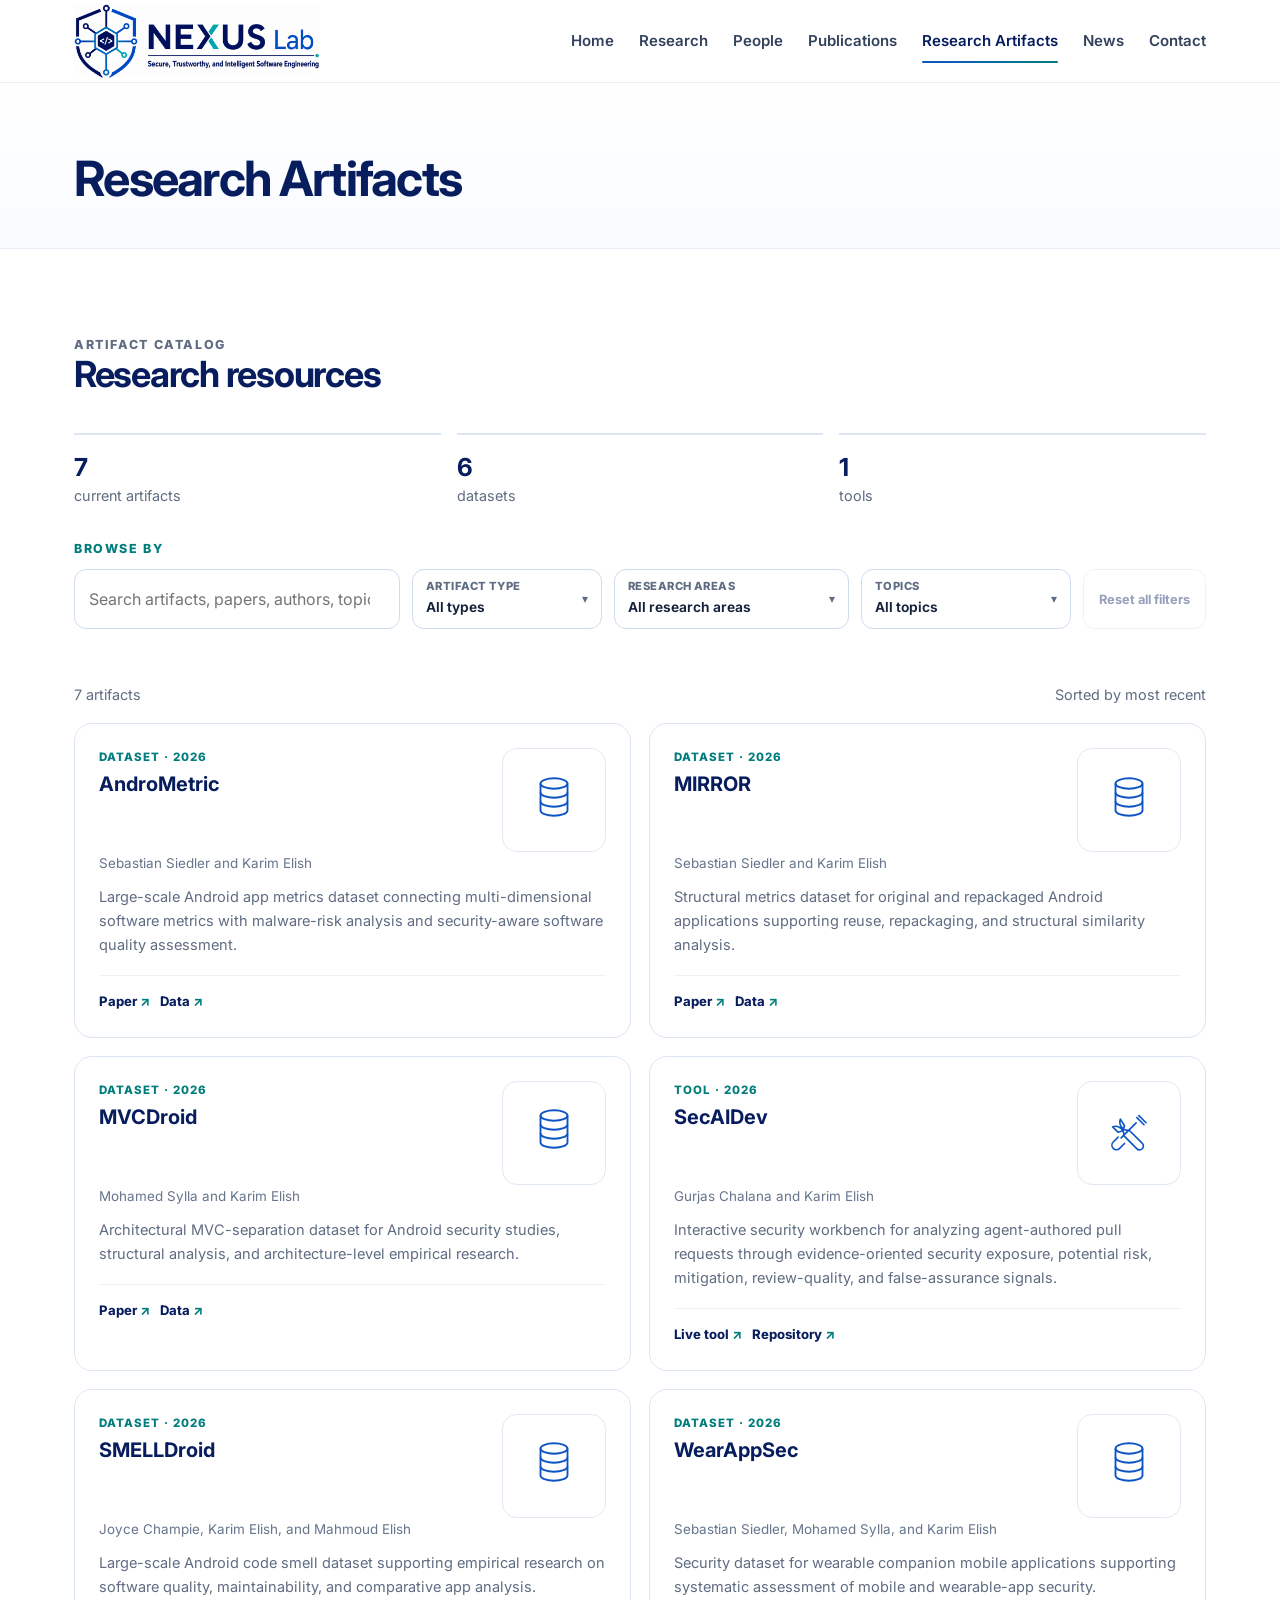
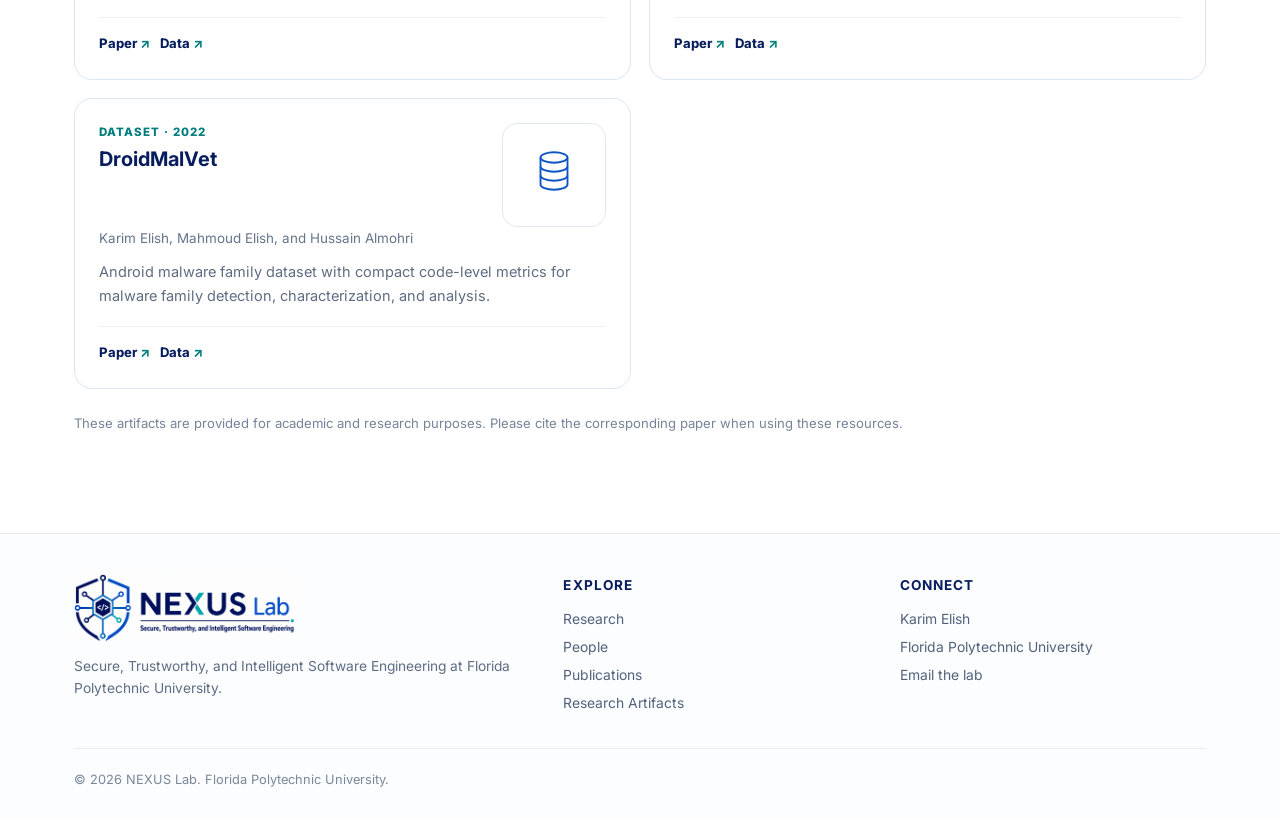
==== artifacts/index.html @ 47c3198d "Update index.html" ====
<!doctype html><html lang="en"><head><meta charset="utf-8"><meta name="viewport" content="width=device-width,initial-scale=1"><title>Research Artifacts | NEXUS Lab</title><meta name="description" content="Research artifacts from NEXUS Lab: datasets and reusable resources for software security, Android security, software analytics, and software engineering research."><meta name="theme-color" content="#071d5e"><link rel="preconnect" href="https://fonts.googleapis.com"><link rel="preconnect" href="https://fonts.gstatic.com" crossorigin><link href="https://fonts.googleapis.com/css2?family=Inter:wght@400;500;600;700;800&display=swap" rel="stylesheet"><link rel="stylesheet" href="/assets/css/style.css"><link rel="icon" type="image/png" sizes="32x32" href="/assets/img/favicon.png"><link rel="apple-touch-icon" href="/assets/img/favicon.png">
<style>
  .artifact-tools {
    margin-top: 30px;
  }

  .artifact-browse-label {
    margin: 0 0 10px;
  }

  .artifact-filter-row {
    display: grid;
    grid-template-columns: minmax(280px, 1fr) 190px 235px 210px auto;
    gap: 12px;
    align-items: stretch;
    margin-bottom: 10px;
  }

  .artifact-filter-row .search-input {
    min-height: 48px;
  }

  .artifact-filter-dropdown {
    position: relative;
  }

  .artifact-filter-trigger {
    width: 100%;
    min-height: 48px;
    padding: 10px 13px;
    border: 1px solid #cfdceb;
    border-radius: 12px;
    background: #fff;
    color: var(--ink);
    cursor: pointer;
    display: flex;
    align-items: center;
    justify-content: space-between;
    gap: 10px;
    text-align: left;
  }

  .artifact-filter-trigger:hover,
  .artifact-filter-trigger[aria-expanded="true"] {
    border-color: var(--blue);
  }

  .artifact-filter-trigger-main {
    min-width: 0;
  }

  .artifact-filter-trigger-label {
    display: block;
    color: var(--muted);
    font-size: .7rem;
    font-weight: 800;
    letter-spacing: .04em;
    line-height: 1.1;
    text-transform: uppercase;
    margin-bottom: 3px;
  }

  .artifact-filter-trigger-value {
    display: block;
    color: var(--ink);
    font-size: .86rem;
    font-weight: 650;
    white-space: nowrap;
    overflow: hidden;
    text-overflow: ellipsis;
  }

  .artifact-filter-chevron {
    color: var(--muted);
    font-size: .78rem;
    flex: 0 0 auto;
  }

  .artifact-filter-panel {
    position: absolute;
    z-index: 40;
    top: calc(100% + 8px);
    right: 0;
    width: min(440px, 92vw);
    padding: 16px;
    background: #fff;
    border: 1px solid var(--line);
    border-radius: 16px;
    box-shadow: 0 18px 48px rgba(15, 35, 60, .16);
  }

  .artifact-filter-panel[hidden] {
    display: none;
  }

  .artifact-filter-panel-head {
    display: flex;
    justify-content: space-between;
    align-items: flex-start;
    gap: 14px;
    margin-bottom: 12px;
  }

  .artifact-filter-panel-head strong {
    display: block;
    color: var(--navy);
    margin-bottom: 2px;
  }

  .artifact-filter-panel-head span {
    color: var(--muted);
    font-size: .78rem;
  }

  .artifact-filter-close {
    border: 0;
    background: transparent;
    color: var(--muted);
    font-size: 1.25rem;
    line-height: 1;
    cursor: pointer;
  }

  .artifact-filter-find {
    width: 100%;
    padding: 10px 12px;
    border: 1px solid #cfdceb;
    border-radius: 10px;
    background: #fff;
    color: var(--ink);
    outline: none;
    margin-bottom: 10px;
  }

  .artifact-filter-find:focus {
    border-color: var(--blue);
    box-shadow: 0 0 0 3px rgba(13, 85, 196, .08);
  }

  .artifact-filter-list {
    max-height: 290px;
    overflow-y: auto;
    border-top: 1px solid #edf2f7;
    border-bottom: 1px solid #edf2f7;
  }

  .artifact-filter-option {
    display: grid;
    grid-template-columns: 22px minmax(0, 1fr) auto;
    gap: 8px;
    align-items: center;
    width: 100%;
    padding: 9px 4px;
    border: 0;
    border-bottom: 1px solid #f0f4f8;
    background: transparent;
    color: var(--ink);
    text-align: left;
    cursor: pointer;
  }

  .artifact-filter-option:last-child {
    border-bottom: 0;
  }

  .artifact-filter-option:hover {
    background: #f7fbff;
  }

  .artifact-filter-check {
    width: 17px;
    height: 17px;
    border: 1.5px solid #b8c8d8;
    border-radius: 4px;
    display: grid;
    place-items: center;
    color: #fff;
    font-size: .68rem;
    font-weight: 800;
  }

  .artifact-filter-option.active .artifact-filter-check {
    background: var(--navy);
    border-color: var(--navy);
  }

  .artifact-filter-option-name {
    font-size: .84rem;
    font-weight: 600;
  }

  .artifact-filter-option-count {
    color: var(--muted);
    font-size: .77rem;
  }

  .artifact-filter-empty {
    padding: 16px 4px;
    color: var(--muted);
    font-size: .82rem;
  }

  .artifact-filter-panel-actions {
    display: flex;
    justify-content: space-between;
    align-items: center;
    gap: 12px;
    padding-top: 12px;
  }

  .artifact-filter-clear {
    border: 0;
    background: transparent;
    color: var(--blue);
    font: inherit;
    font-size: .8rem;
    font-weight: 700;
    cursor: pointer;
    padding: 5px 0;
  }

  .artifact-filter-done {
    border: 0;
    border-radius: 999px;
    background: var(--navy);
    color: #fff;
    font: inherit;
    font-size: .8rem;
    font-weight: 700;
    cursor: pointer;
    padding: 8px 14px;
  }

  .artifact-reset-filters {
    min-height: 48px;
    padding: 0 15px;
    border: 1px solid #d7e2ed;
    border-radius: 12px;
    background: #fff;
    color: var(--navy);
    font: inherit;
    font-size: .8rem;
    font-weight: 700;
    cursor: pointer;
    white-space: nowrap;
  }

  .artifact-reset-filters:hover:not(:disabled) {
    border-color: var(--blue);
  }

  .artifact-reset-filters:disabled {
    opacity: .42;
    cursor: default;
  }

  .artifact-active-filter {
    min-height: 24px;
    margin-bottom: 20px;
    color: var(--muted);
    font-size: .8rem;
  }

  .artifact-active-filter strong {
    color: var(--ink);
  }

  .artifact-top {
    align-items: flex-start;
  }

.artifact-visual {
  width: 104px;
  height: 104px;
  flex: 0 0 104px;
  border: 1px solid #e0e9f2;
  border-radius: 15px;
  background: #ffffff;
  display: grid;
  place-items: center;
  overflow: hidden;
}

.artifact-visual img {
  width: 100%;
  height: 100%;
  object-fit: contain;
  padding: 10px;
}


  .artifact-tool-symbol {
    fill: none;
    stroke: currentColor;
    stroke-width: 2.2;
    stroke-linecap: round;
    stroke-linejoin: round;
  }

  .artifact-fallback-icon {
    width: 48px;
    height: 48px;
    color: var(--blue);
  }

  .artifact .card-actions {
    margin-top: 18px;
  }

  .artifact-note {
    margin-top: 24px;
  }

  @media (max-width: 1180px) {
    .artifact-filter-row {
      grid-template-columns: repeat(3, minmax(0, 1fr));
    }

    .artifact-filter-row .search-input {
      grid-column: 1 / -1;
    }

    .artifact-reset-filters {
      grid-column: 1 / -1;
      justify-self: start;
      width: auto;
    }
  }

  @media (max-width: 760px) {
    .artifact-filter-row {
      grid-template-columns: 1fr;
      gap: 10px;
    }

    .artifact-filter-row .search-input,
    .artifact-filter-dropdown,
    .artifact-reset-filters {
      grid-column: auto;
      width: 100%;
      min-width: 0;
    }

    .artifact-filter-trigger {
      min-height: 46px;
    }

    .artifact-filter-panel {
      left: 0;
      right: auto;
      width: 100%;
      max-width: none;
      max-height: 72vh;
      overflow-y: auto;
    }

    .artifact-filter-list {
      max-height: 38vh;
    }

    .artifact-reset-filters:disabled {
      display: none;
    }

    .artifact-active-filter:empty {
      display: none;
    }

    .artifact-active-filter {
      margin-bottom: 14px;
    }

    .artifact-visual {
      width: 70px;
      height: 70px;
      flex-basis: 70px;
    }
  }
</style>
</head><body><a class="skip-link" href="#main">Skip to content</a><header class="site-header"><div class="container nav-wrap"><a class="brand" href="/" aria-label="NEXUS Lab home"><img src="/assets/img/nexus-logo.png" alt="NEXUS Lab — Secure, Trustworthy, and Intelligent Software Engineering"></a><button class="menu-toggle" aria-label="Toggle navigation" aria-expanded="false">☰</button><nav class="nav" aria-label="Primary navigation"><a class="" href="/">Home</a><a class="" href="/research/">Research</a><a class="" href="/people/">People</a><a class="" href="/publications/">Publications</a><a class="active" href="/artifacts/">Research Artifacts</a><a class="" href="/news/">News</a><a class="" href="/contact/">Contact</a></nav></div></header><main id="main"><section class="page-hero"><div class="container"><h1>Research Artifacts</h1>
  <!-- <p>Open and reusable datasets and tools from NEXUS Lab for the research community.</p> -->
</div></section>
<section class="section">
  <div class="container">
    <div class="section-head">
      <div>
        <p class="eyebrow">Artifact catalog</p>
        <h2>Research resources</h2>
      </div>
    </div>

    <div class="stats">
      <div class="stat">
        <strong id="artifact-total">0</strong>
        <span>current artifacts</span>
      </div>
      <div class="stat">
        <strong id="artifact-datasets">0</strong>
        <span>datasets</span>
      </div>
      <div class="stat">
        <strong id="artifact-tools">0</strong>
        <span>tools</span>
      </div>
    </div>

    <div class="artifact-tools">
      <p class="eyebrow artifact-browse-label">Browse by</p>

      <div class="artifact-filter-row">
        <input
          id="artifact-search"
          class="search-input"
          type="search"
          placeholder="Search artifacts, papers, authors, topics, or keywords…"
          aria-label="Search artifacts"
        >

        <div class="artifact-filter-dropdown">
          <button
            id="type-trigger"
            class="artifact-filter-trigger"
            type="button"
            aria-expanded="false"
            aria-controls="type-panel"
          >
            <span class="artifact-filter-trigger-main">
              <span class="artifact-filter-trigger-label">Artifact type</span>
              <span id="type-trigger-value" class="artifact-filter-trigger-value">All types</span>
            </span>
            <span class="artifact-filter-chevron">▾</span>
          </button>

          <div id="type-panel" class="artifact-filter-panel" hidden>
            <div class="artifact-filter-panel-head">
              <div>
                <strong>Filter by artifact type</strong>
                <span id="type-meta"></span>
              </div>
              <button id="type-close" class="artifact-filter-close" type="button" aria-label="Close artifact type filter">×</button>
            </div>

            <div id="type-list" class="artifact-filter-list"></div>

            <div class="artifact-filter-panel-actions">
              <button id="type-clear" class="artifact-filter-clear" type="button">Clear types</button>
              <button id="type-done" class="artifact-filter-done" type="button">Done</button>
            </div>
          </div>
        </div>

        <div class="artifact-filter-dropdown">
          <button
            id="area-trigger"
            class="artifact-filter-trigger"
            type="button"
            aria-expanded="false"
            aria-controls="area-panel"
          >
            <span class="artifact-filter-trigger-main">
              <span class="artifact-filter-trigger-label">Research areas</span>
              <span id="area-trigger-value" class="artifact-filter-trigger-value">All research areas</span>
            </span>
            <span class="artifact-filter-chevron">▾</span>
          </button>

          <div id="area-panel" class="artifact-filter-panel" hidden>
            <div class="artifact-filter-panel-head">
              <div>
                <strong>Filter by research area</strong>
                <span id="area-meta"></span>
              </div>
              <button id="area-close" class="artifact-filter-close" type="button" aria-label="Close research area filter">×</button>
            </div>

            <input
              id="area-find"
              class="artifact-filter-find"
              type="search"
              placeholder="Find a research area…"
              aria-label="Find a research area"
            >

            <div id="area-list" class="artifact-filter-list"></div>

            <div class="artifact-filter-panel-actions">
              <button id="area-clear" class="artifact-filter-clear" type="button">Clear areas</button>
              <button id="area-done" class="artifact-filter-done" type="button">Done</button>
            </div>
          </div>
        </div>

        <div class="artifact-filter-dropdown">
          <button
            id="topic-trigger"
            class="artifact-filter-trigger"
            type="button"
            aria-expanded="false"
            aria-controls="topic-panel"
          >
            <span class="artifact-filter-trigger-main">
              <span class="artifact-filter-trigger-label">Topics</span>
              <span id="topic-trigger-value" class="artifact-filter-trigger-value">All topics</span>
            </span>
            <span class="artifact-filter-chevron">▾</span>
          </button>

          <div id="topic-panel" class="artifact-filter-panel" hidden>
            <div class="artifact-filter-panel-head">
              <div>
                <strong>Filter by topic</strong>
                <span id="topic-meta"></span>
              </div>
              <button id="topic-close" class="artifact-filter-close" type="button" aria-label="Close topic filter">×</button>
            </div>

            <input
              id="topic-find"
              class="artifact-filter-find"
              type="search"
              placeholder="Find a topic…"
              aria-label="Find a topic"
            >

            <div id="topic-list" class="artifact-filter-list"></div>

            <div class="artifact-filter-panel-actions">
              <button id="topic-clear" class="artifact-filter-clear" type="button">Clear topics</button>
              <button id="topic-done" class="artifact-filter-done" type="button">Done</button>
            </div>
          </div>
        </div>

        <button id="artifact-reset-filters" class="artifact-reset-filters" type="button" disabled>
          Reset all filters
        </button>
      </div>

      <div id="artifact-active-filter" class="artifact-active-filter"></div>
    </div>

    <div class="catalog-meta">
      <span id="artifact-count"></span>
      <span>Sorted by most recent</span>
    </div>

    <div id="artifact-grid" class="artifact-grid"></div>

    <p class="note artifact-note">
These artifacts are provided for academic and research purposes. Please cite the corresponding paper when using these resources.</p>
  </div>
</section>
</main><footer class="site-footer"><div class="container"><div class="footer-grid"><div class="footer-brand"><img src="/assets/img/nexus-logo.png" alt="NEXUS Lab"><p>Secure, Trustworthy, and Intelligent Software Engineering at Florida Polytechnic University.</p></div><div class="footer-col"><h3>Explore</h3><a href="/research/">Research</a><a href="/people/">People</a><a href="/publications/">Publications</a><a href="/artifacts/">Research Artifacts</a></div><div class="footer-col"><h3>Connect</h3><a href="https://karim-elish.github.io/" target="_blank" rel="noopener">Karim Elish</a><a href="https://floridapoly.edu/" target="_blank" rel="noopener">Florida Polytechnic University</a><a href="mailto:kelish@floridapoly.edu">Email the lab</a></div></div><div class="footer-bottom"><span>© <span data-year></span> NEXUS Lab. Florida Polytechnic University.</span></div></div></footer><script src="/assets/js/site.js"></script><script src="/assets/js/data.js?v=20260824-2"></script><script src="/assets/js/artifacts.js?v=20260824-2"></script>
<script>
(function () {
  const toolIcon = `
    <svg class="artifact-fallback-icon artifact-tool-symbol"
         viewBox="0 0 64 64"
         aria-hidden="true">
      <!-- wrench -->
      <path d="M20.5 13.5a11 11 0 0 0 11.7 14.8l17.3 17.3a5.1 5.1 0 1 1-7.2 7.2L25 35.5a11 11 0 0 0-14.8-11.7l7.1 7.1 6.8-1.8 1.8-6.8-5.4-8.8Z"></path>

      <!-- screwdriver -->
      <path d="M42.5 11.5 52 21"></path>
      <path d="M45.2 8.8 54.7 18.3"></path>
      <path d="m41.5 18.5-20 20"></path>
      <path d="M17.5 37.5 11 44a6 6 0 0 0 8.5 8.5l6.5-6.5"></path>
    </svg>`;

  function applyToolIcons() {
    const cards = document.querySelectorAll("#artifact-grid .artifact, #artifact-grid article");

    cards.forEach((card) => {
      const kicker = card.querySelector(".card-kicker, .artifact-type, .artifact-kind");
      const explicitType = (card.dataset.type || "").trim().toLowerCase();
      const kickerText = (kicker?.textContent || "").trim().toLowerCase();

      const isTool =
        explicitType === "tool" ||
        /^tool(?:\s|·|$)/i.test(kickerText) ||
        /(?:^|\s|·)tool(?:\s|·|$)/i.test(kickerText);

      if (!isTool) return;

      const visual = card.querySelector(".artifact-visual");
      if (!visual || visual.dataset.toolIconApplied === "true") return;

      visual.innerHTML = toolIcon;
      visual.dataset.toolIconApplied = "true";
    });
  }

  document.addEventListener("DOMContentLoaded", applyToolIcons);

  const grid = document.getElementById("artifact-grid");
  if (grid) {
    const observer = new MutationObserver(applyToolIcons);
    observer.observe(grid, { childList: true, subtree: true });
    applyToolIcons();
  }
})();
</script>
</body></html>
---- assets/css/style.css ----
:root {
  --navy:#071d5e;
  --blue:#0d55c4;
  --teal:#007d7d;
  --teal-2:#0aa8a4;
  --ink:#15223b;
  --muted:#5f6c82;
  --line:#dce6f2;
  --soft:#f5f9fd;
  --white:#fff;
  --shadow:0 14px 40px rgba(7,29,94,.08);
  --radius:18px;
  --max:1180px;
}
* {
  box-sizing:border-box
}
html {
  scroll-behavior:smooth
}
body {
  margin:0;
  font-family:Inter,ui-sans-serif,-apple-system,BlinkMacSystemFont,"Segoe UI",sans-serif;
  color:var(--ink);
  background:#fff;
  line-height:1.65;
  -webkit-font-smoothing:antialiased
}
a {
  color:var(--blue);
  text-decoration:none
}
a:hover {
  text-decoration:none
}
img {
  max-width:100%;
  display:block
}
button,input,select {
  font:inherit
}

a:focus-visible,
button:focus-visible,
input:focus-visible,
select:focus-visible {
  outline: 3px solid rgba(13,85,196,.35);
  outline-offset: 3px;
}

.container {
  width: min(1180px, 100%);
  margin-inline: auto;
  padding-inline: 24px;
}

.skip-link {
  position:absolute;
  left:-9999px;
  top:0
}
.skip-link:focus {
  left:12px;
  top:12px;
  z-index:9999;
  background:#fff;
  padding:10px 14px;
  border-radius:8px;
  box-shadow:var(--shadow)
}
.site-header {
  position:sticky;
  top:0;
  z-index:1000;
  background:rgba(255,255,255,.94);
  backdrop-filter:blur(15px);
  border-bottom:1px solid rgba(7,29,94,.08)
}
.nav-wrap {
  height:82px;
  display:flex;
  align-items:center;
  gap:28px
}
.brand {
  display:flex;
  align-items:center;
  margin-right:auto;
  min-width:0
}
.brand img {
  width:245px;
  height:auto
}
.nav {
  display:flex;
  align-items:center;
  gap:25px
}
.nav a {
  font-size:.94rem;
  font-weight:600;
  color:#33425c;
  position:relative;
  padding:28px 0
}
.nav a:hover,.nav a.active {
  color:var(--navy)
}
.nav a.active:after {
  content:"";
  position:absolute;
  left:0;
  right:0;
  bottom:18px;
  height:2px;
  background:linear-gradient(90deg,var(--blue),var(--teal));
  border-radius:2px
}
.menu-toggle {
  display:none;
  border:0;
  background:transparent;
  color:var(--navy);
  font-size:1.8rem;
  padding:8px;
  cursor:pointer
}
.hero {
  position:relative;
  overflow:hidden;
  padding:92px 0 74px;
  background:linear-gradient(180deg,#fff 0%,#f8fbff 100%)
}
.hero:before,.hero:after {
  content:"";
  position:absolute;
  border-radius:50%;
  filter:blur(0);
  pointer-events:none
}
.hero:before {
  width:460px;
  height:460px;
  background:radial-gradient(circle,rgba(13,85,196,.08),transparent 68%);
  right:-120px;
  top:-180px
}
.hero:after {
  width:360px;
  height:360px;
  background:radial-gradient(circle,rgba(0,125,125,.07),transparent 68%);
  left:-120px;
  bottom:-220px
}
.hero-grid {
  position:relative;
  display:grid;
  grid-template-columns:1.12fr .88fr;
  gap:64px;
  align-items:center
}
.eyebrow {
  font-size:.78rem;
  letter-spacing:.13em;
  text-transform:uppercase;
  color:var(--teal);
  font-weight:800;
  margin:0 0 14px
}
.hero h1 {
  font-size: clamp(2.1rem, 3.6vw, 3.4rem);
  line-height:1.03;
  letter-spacing:-.045em;
  color:var(--navy);
  margin:0 0 22px;
  max-width:780px
}
.hero h1 span {
  color:var(--teal)
}
.lead {
  font-size:clamp(1.08rem,2vw,1.28rem);
  color:#485773;
  max-width:730px;
  margin:0 0 30px
}
.hero-actions {
  display:flex;
  gap:12px;
  flex-wrap:wrap
}

.hero-visual {
  position:relative;
  min-height:340px;
  display:flex;
  align-items:center;
  justify-content:center;
  isolation:isolate
}



.hero-emblem {
  width:min(100%,310px);
  display:flex;
  align-items:center;
  justify-content:center;
  position:relative;
  isolation:isolate
}

.hero-emblem-base {
  width:100%;
  height:auto;
  object-fit:contain;
  mix-blend-mode:multiply;
  display:block;
  position:relative;
  z-index:1
}

.hero-code-sequence {
  position:absolute;
  inset:0;
  z-index:2;
  pointer-events:none
}

.hero-code-sequence img {
  position:absolute;
  inset:0;
  width:100%;
  height:100%;
  object-fit:contain;
  display:block;
  pointer-events:none
}

.code-erase {
  opacity:1
}

.code-part {
  opacity:0;
  will-change:opacity,filter
}

.code-left  { animation:nexus-code-left 3s ease-in-out infinite }
.code-slash { animation:nexus-code-slash 3s ease-in-out infinite }
.code-right { animation:nexus-code-right 3s ease-in-out infinite }

/* blank -> < -> </ -> </> -> hold -> reset */
@keyframes nexus-code-left {
  0%,7% { opacity:0; filter:none }
  10% { opacity:1; filter:brightness(1.35) drop-shadow(0 0 5px rgba(255,255,255,.85)) }
  15%,74% { opacity:1; filter:none }
  85%,100% { opacity:0; filter:none }
}

@keyframes nexus-code-slash {
  0%,17% { opacity:0; filter:none }
  20% { opacity:1; filter:brightness(1.35) drop-shadow(0 0 5px rgba(255,255,255,.85)) }
  25%,74% { opacity:1; filter:none }
  85%,100% { opacity:0; filter:none }
}

@keyframes nexus-code-right {
  0%,27% { opacity:0; filter:none }
  30% { opacity:1; filter:brightness(1.35) drop-shadow(0 0 5px rgba(255,255,255,.85)) }
  35%,74% { opacity:1; filter:none }
  85%,100% { opacity:0; filter:none }
}

@media (prefers-reduced-motion: reduce) {
  .code-part {
    animation:none !important;
    opacity:1 !important;
    filter:none !important
  }
}
.btn {
  display:inline-flex;
  align-items:center;
  justify-content:center;
  gap:8px;
  border-radius:999px;
  padding:12px 20px;
  font-weight:700;
  font-size:.94rem;
  border:1px solid transparent;
  transition:.2s ease
}
.btn-primary {
  background:var(--navy);
  color:#fff;
  box-shadow:0 8px 22px rgba(7,29,94,.18)
}
.btn-primary:hover {
  transform:translateY(-1px);
  background:#0b2a7c;
  color:#fff
}
.btn-secondary {
  border-color:#c9d8e9;
  color:var(--navy);
  background:#fff
}
.btn-secondary:hover {
  border-color:var(--blue);
  background:#f8fbff
}
.btn-primary,
.btn-secondary {
  padding: 9px 15px;
  font-size: 0.86rem;
}

.hero-mark {
  background:#fff;
  border:1px solid #e4edf6;
  border-radius:26px;
  padding:26px;
  box-shadow:var(--shadow)
}
.hero-mark img {
  width:100%;
  height:auto
}
.hero-note {
  margin-top:16px;
  padding-top:16px;
  border-top:1px solid var(--line);
  font-size:.88rem;
  color:var(--muted);
  display:flex;
  align-items:center;
  gap:9px
}
.dot {
  width:8px;
  height:8px;
  border-radius:50%;
  background:var(--teal);
  display:inline-block;
  flex:0 0 auto
}
.section {
  padding:86px 0
}
.section-soft {
  background:var(--soft)
}
.section-head {
  display:flex;
  align-items:end;
  justify-content:space-between;
  gap:30px;
  margin-bottom:34px
}
.section-head h2,.page-hero h1 {
  color:var(--navy);
  letter-spacing:-.035em;
  margin:0
}
.section-head h2 {
  font-size: clamp(1.6rem, 3.2vw, 2.25rem);
  line-height:1.1
}
.section-head p {
  max-width:620px;
  color:var(--muted);
  margin:0
}
.text-link {
  font-weight:700;
  white-space:nowrap
}
.text-link:after {
  content:" →"
}
.stats {
  display:grid;
  grid-template-columns:repeat(3,1fr);
  gap:16px;
  margin-top:38px
}
.stat {
  border-top:2px solid var(--line);
  padding-top:18px
}
.stat strong {
  display:block;
  color:var(--navy);
  font-size:1.55rem;
  line-height:1.2
}
.stat span {
  color:var(--muted);
  font-size:.9rem
}
.research-grid {
  display:grid;
  grid-template-columns:repeat(4,1fr);
  border-top:1px dotted #8bb8df;
  border-bottom:1px dotted #8bb8df
}
.research-card {
  padding:28px 22px 30px;
  text-align:center;
  border-right:1px dotted #8bb8df;
  min-height:235px;
  display:flex;
  flex-direction:column;
  align-items:center;
  justify-content:center;
  transition:.2s ease
}
.research-card:nth-child(4n) {
  border-right:0
}
.research-card:nth-child(-n+4) {
  border-bottom:1px dotted #8bb8df
}
.research-card:hover {
  background:rgba(13,85,196,.025)
}
.research-icon {
  width:74px;
  height:74px;
  color:var(--blue);
  margin-bottom:18px
}
.research-card:nth-child(even) .research-icon {
  color:var(--teal)
}
.research-card h3 {
  font-size:1.02rem;
  line-height:1.35;
  color:var(--navy);
  margin:0;
  font-weight:750
}
.research-card p {
  font-size:.87rem;
  color:var(--muted);
  margin:10px 0 0
}
.theme-grid {
  display:grid;
  grid-template-columns:repeat(3,1fr);
  gap:20px
}
.theme-card {
  border:1px solid var(--line);
  border-radius:var(--radius);
  padding:26px;
  background:#fff
}
.theme-card .num {
  font-size:.78rem;
  font-weight:800;
  color:var(--teal);
  letter-spacing:.1em
}
.theme-card h3 {
  color:var(--navy);
  font-size:1.3rem;
  margin:6px 0 10px
}
.theme-card p {
  color:var(--muted);
  font-size:.94rem;
  margin:0
}
.tags {
  display:flex;
  flex-wrap:wrap;
  gap:7px;
  margin-top:18px
}
.tag {
  font-size:.75rem;
  font-weight:700;
  color:#28415e;
  background:#edf4fa;
  border:1px solid #dce8f4;
  border-radius:999px;
  padding:5px 9px
}
.card-grid {
  display:grid;
  grid-template-columns:repeat(3,1fr);
  gap:20px
}
.card {
  background:#fff;
  border:1px solid var(--line);
  border-radius:var(--radius);
  padding:24px;
  box-shadow:0 8px 28px rgba(7,29,94,.035)
}
.card-kicker {
  font-size:.76rem;
  text-transform:uppercase;
  letter-spacing:.08em;
  font-weight:800;
  color:var(--teal);
  margin-bottom:8px
}
.card h3 {
  font-size:1.22rem;
  line-height:1.35;
  color:var(--navy);
  margin:0 0 10px
}
.card p {
  margin:0;
  color:var(--muted);
  font-size:.92rem
}
.card-meta {
  display:flex;
  gap:10px;
  flex-wrap:wrap;
  margin-top:16px;
  padding-top:16px;
  border-top:1px solid #edf2f7;
  font-size:.8rem;
  color:#63748e
}
.card-actions {
  display:flex;
  gap:10px;
  margin-top:17px;
  flex-wrap:wrap
}
.mini-link {
  font-size:.82rem;
  font-weight:750;
  color:var(--navy)
}
.mini-link:after {
  content:" ↗";
  color:var(--teal)
}
.page-hero {
  padding:70px 0 42px;
  background:linear-gradient(180deg,#fff,#f8fbff);
  border-bottom:1px solid #e8eef6
}
.page-hero h1 {
   font-size: clamp(1.85rem, 3.8vw, 3.1rem);
  line-height:1.08
}
.page-hero p {
  font-size:1.1rem;
  color:var(--muted);
  max-width:760px;
  margin:16px 0 0
}
.breadcrumb {
  font-size:.82rem;
  font-weight:700;
  color:var(--teal);
  margin-bottom:12px
}
.breadcrumb a {
  color:var(--teal)
}
.people-director {
  display: grid;
  grid-template-columns: 210px 1fr;
  gap: 36px;
  align-items: start;
}
.portrait {
  max-width: 210px;
  border-radius: 22px;
  overflow: hidden;
  border: 1px solid var(--line);
  background: #f7f9fb;
}
.portrait img {
  aspect-ratio:1/1;
  object-fit:cover
}
.bio h2 {
  font-size: 1.6rem;
  color:var(--navy);
  margin:0 0 4px
}
.role {
  color:var(--teal);
  font-weight:700;
  margin-bottom:15px
}
.bio p {
  color:#4c5b73
}
.person-grid {
  display:grid;
  grid-template-columns:repeat(4,1fr);
  gap:16px
}
.person {
  border:1px solid var(--line);
  border-radius:16px;
  padding:20px;
  background:#fff
}
.initials {
  width:52px;
  height:52px;
  border-radius:50%;
  display:grid;
  place-items:center;
  background:linear-gradient(145deg,#edf4ff,#eaf8f7);
  color:var(--navy);
  font-weight:800;
  margin-bottom:15px
}
.person h3 {
  font-size:1rem;
  color:var(--navy);
  margin:0 0 4px
}
.person p {
  font-size:.84rem;
  color:var(--muted);
  margin:0
}
.alumni-list {
  display:grid;
  grid-template-columns:repeat(2,1fr);
  gap:10px 30px
}
.alumni-item {
  padding:12px 0;
  border-bottom:1px solid #edf2f7;
  display:flex;
  justify-content:space-between;
  gap:20px
}
.alumni-item span:last-child {
  color:var(--muted);
  font-size:.88rem
}
.controls {
  display:grid;
  grid-template-columns:1.4fr .7fr .7fr;
  gap:12px;
  margin:24px 0 30px
}
.search-input,.select {
  width:100%;
  border:1px solid #cfdceb;
  border-radius:12px;
  background:#fff;
  padding:12px 14px;
  color:var(--ink);
  outline:none
}
.search-input:focus,.select:focus {
  border-color:var(--blue);
  box-shadow:0 0 0 3px rgba(13,85,196,.08)
}
.catalog-meta {
  display:flex;
  justify-content:space-between;
  align-items:center;
  gap:18px;
  margin-bottom:16px;
  color:var(--muted);
  font-size:.9rem
}
.artifact-grid {
  display:grid;
  grid-template-columns:repeat(2,1fr);
  gap:18px
}
.artifact {
  border:1px solid var(--line);
  border-radius:18px;
  background:#fff;
  padding:24px;
  position:relative
}
.artifact-top {
  display:flex;
  align-items:start;
  justify-content:space-between;
  gap:18px
}
.artifact-type {
  font-size:.72rem;
  text-transform:uppercase;
  letter-spacing:.09em;
  font-weight:800;
  color:var(--teal)
}
.artifact h2 {
  font-size:1.25rem;
  line-height:1.3;
  color:var(--navy);
  margin:4px 0 8px
}
.artifact .authors {
  font-size:.84rem;
  color:#65758c;
  margin-bottom:11px
}
.artifact p {
  font-size:.91rem;
  color:var(--muted);
  margin:0
}
.artifact-icon {
  width:44px;
  height:44px;
  color:var(--blue);
  flex:0 0 auto
}
.artifact .tags {
  margin-top:14px
}
.artifact .card-actions {
  border-top:1px solid #edf2f7;
  padding-top:15px
}
.badge-restricted {
  font-size:.7rem;
  border-radius:999px;
  padding:4px 8px;
  background:#fff5df;
  color:#875900;
  font-weight:800;
  border:1px solid #f3dfad
}
.pub-list {
  display:flex;
  flex-direction:column;
  gap:14px
}
.pub {
  border:1px solid var(--line);
  border-radius:16px;
  padding:20px 22px;
  background:#fff;
  display:grid;
  grid-template-columns:85px 1fr;
  gap:18px
}
.pub-year {
  font-weight:800;
  color:var(--teal);
  font-size:1.05rem
}
.pub h2 {
  font-size:1.03rem;
  line-height:1.42;
  color:var(--navy);
  margin:0 0 6px
}
.pub .authors,.pub .venue {
  font-size:.86rem;
  color:var(--muted);
  margin:0
}
.pub .venue {
  margin-top:3px
}
.award {
  display:inline-block;
  margin-top:8px;
  font-size:.75rem;
  font-weight:800;
  color:#7a4b00;
  background:#fff5da;
  border:1px solid #f4dda2;
  border-radius:999px;
  padding:4px 8px
}
.news-list {
  display:grid;
  grid-template-columns:repeat(2,1fr);
  gap:18px
}
.news-card {
  border:1px solid var(--line);
  border-radius:18px;
  padding:24px;
  background:#fff
}
.news-date {
  color:var(--teal);
  font-weight:800;
  font-size:.8rem;
  letter-spacing:.06em;
  text-transform:uppercase
}
.news-card h2 {
  color:var(--navy);
  font-size:1.18rem;
  line-height:1.35;
  margin:8px 0
}
.news-card p {
  font-size:.92rem;
  color:var(--muted);
  margin:0
}
.contact-grid {
  display:grid;
  grid-template-columns:.9fr 1.1fr;
  gap:30px
}
.contact-card {
  border:1px solid var(--line);
  border-radius:18px;
  padding:26px;
  background:#fff
}
.contact-card h2 {
  color:var(--navy);
  margin:0 0 14px;
  font-size:1.35rem
}
.contact-row {
  padding:12px 0;
  border-bottom:1px solid #edf2f7
}
.contact-row:last-child {
  border-bottom:0
}
.contact-row strong {
  display:block;
  color:var(--navy);
  font-size:.86rem
}
.contact-row span,.contact-row a {
  font-size:.93rem;
  color:var(--muted)
}
.join-box {
  background:linear-gradient(145deg,#071d5e,#0b337f);
  border-radius:20px;
  padding:30px;
  color:#fff
}
.join-box h2 {
  font-size:1.55rem;
  margin:0 0 10px
}
.join-box p {
  color:#dce9ff
}
.join-box .btn {
  background:#fff;
  color:var(--navy)
}
.cta {
  padding:48px 0
}
.cta-box {
  border-radius:24px;
  padding:38px;
  background:linear-gradient(135deg,#071d5e 0%,#0c4198 68%,#007d7d 140%);
  color:#fff;
  display:flex;
  align-items:center;
  justify-content:space-between;
  gap:30px
}
.cta-box h2 {
  font-size:1.75rem;
  margin:0 0 8px
}
.cta-box p {
  margin:0;
  color:#dbe8ff
}
.cta-box .btn {
  background:#fff;
  color:var(--navy);
  min-width:170px;
  text-align:center;
}
.cta-actions {
  display: flex;
  gap: 12px;
  flex-wrap: wrap;
}
.site-footer {
  border-top:1px solid #e6edf5;
  background:#fbfdff;
  padding:40px 0 28px
}
.footer-grid {
  display:grid;
  grid-template-columns:1.5fr 1fr 1fr;
  gap:30px
}
.footer-brand img {
  width:220px;
  margin-bottom:14px
}
.footer-brand p,.footer-col p {
  font-size:.86rem;
  color:var(--muted);
  margin:0
}
.footer-col h3 {
  font-size:.85rem;
  text-transform:uppercase;
  letter-spacing:.08em;
  color:var(--navy);
  margin:0 0 11px
}
.footer-col a {
  display:block;
  font-size:.87rem;
  color:#53627a;
  margin:5px 0
}
.footer-bottom {
  border-top:1px solid #e5edf5;
  margin-top:28px;
  padding-top:20px;
  display:flex;
  justify-content:space-between;
  gap:20px;
  color:#7a8799;
  font-size:.8rem
}
.empty {
  border:1px dashed #cbd9e8;
  border-radius:16px;
  padding:32px;
  text-align:center;
  color:var(--muted);
  background:#fbfdff
}
.note {
  font-size:.82rem;
  color:#75849a
}
.anchor-offset {
  scroll-margin-top:105px
}
@media(max-width:980px) {
  .nav {
    position:absolute;
    top:82px;
    left:0;
    right:0;
    background:#fff;
    border-bottom:1px solid var(--line);
    padding:8px 24px 20px;
    display:none;
    flex-direction:column;
    align-items:stretch;
    gap:0;
    box-shadow:0 16px 28px rgba(7,29,94,.08)
  }
  .nav.open {
    display:flex
  }
  .nav a {
    padding:11px 0
  }
  .nav a.active:after {
    display:none
  }
  .menu-toggle {
    display:block
  }
  .hero-grid {
    grid-template-columns:1fr;
    gap:34px
  }

  .hero-visual {
    min-height:250px
  }

  .hero-emblem {
    width:min(100%,240px)
  }


  .hero-mark {
    max-width:640px
  }
  .research-grid {
    grid-template-columns:repeat(2,1fr)
  }
  .research-card:nth-child(2n) {
    border-right:0
  }
  .research-card:nth-child(4n) {
    border-right:0
  }
  .research-card:nth-child(-n+6) {
    border-bottom:1px dotted #8bb8df
  }
  .theme-grid,.card-grid {
    grid-template-columns:1fr 1fr
  }
  .person-grid {
    grid-template-columns:repeat(2,1fr)
  }
  .footer-grid {
    grid-template-columns:1fr 1fr
  }
  .footer-brand {
    grid-column:1/-1
  }
}
@media(max-width:720px) {
  .container {
    padding-inline: 18px;
  }
  .brand img {
    width:205px
  }
  .nav-wrap {
    height:72px
  }
  .nav {
    top:72px
  }
  .hero {
    padding:62px 0 54px
  }
  .hero h1 {
     font-size: 2rem;
  }

  .hero-visual {
    min-height:210px
  }

  .hero-emblem {
    width:min(100%,200px)
  }

.hero-visual::before,
.hero-visual::after {
  display:none;
}
  .section {
    padding:64px 0
  }
  .section-head {
    align-items:start;
    flex-direction:column
  }
  .stats {
    grid-template-columns:1fr
  }
  .research-grid {
    grid-template-columns:1fr
  }
  .research-card {
    border-right:0!important;
    border-bottom:1px dotted #8bb8df!important;
    min-height:190px
  }
  .research-card:last-child {
    border-bottom:0!important
  }
  .theme-grid,.card-grid,.artifact-grid,.news-list {
    grid-template-columns:1fr
  }
  .people-director {
    grid-template-columns:1fr
  }
  .portrait {
    max-width:280px
  }
  .person-grid {
    grid-template-columns:1fr
  }
  .alumni-list {
    grid-template-columns:1fr
  }
  .controls {
    grid-template-columns:1fr
  }
  .pub {
    grid-template-columns:1fr;
    gap:8px
  }
  .contact-grid {
    grid-template-columns:1fr
  }
  .cta-box {
    align-items:flex-start;
    flex-direction:column
  }
  .footer-grid {
    grid-template-columns:1fr
  }
  .footer-brand {
    grid-column:auto
  }
  .footer-bottom {
    flex-direction:column
  }
  .page-hero {
    padding-top:52px
  }
}

@media (max-width: 720px) {
  .portrait {
    max-width: 200px;
  }
}

@media(max-width:720px) {
  .cta-actions {
    width:100%
  }

  .cta-actions .btn {
    width:100%
  }
}
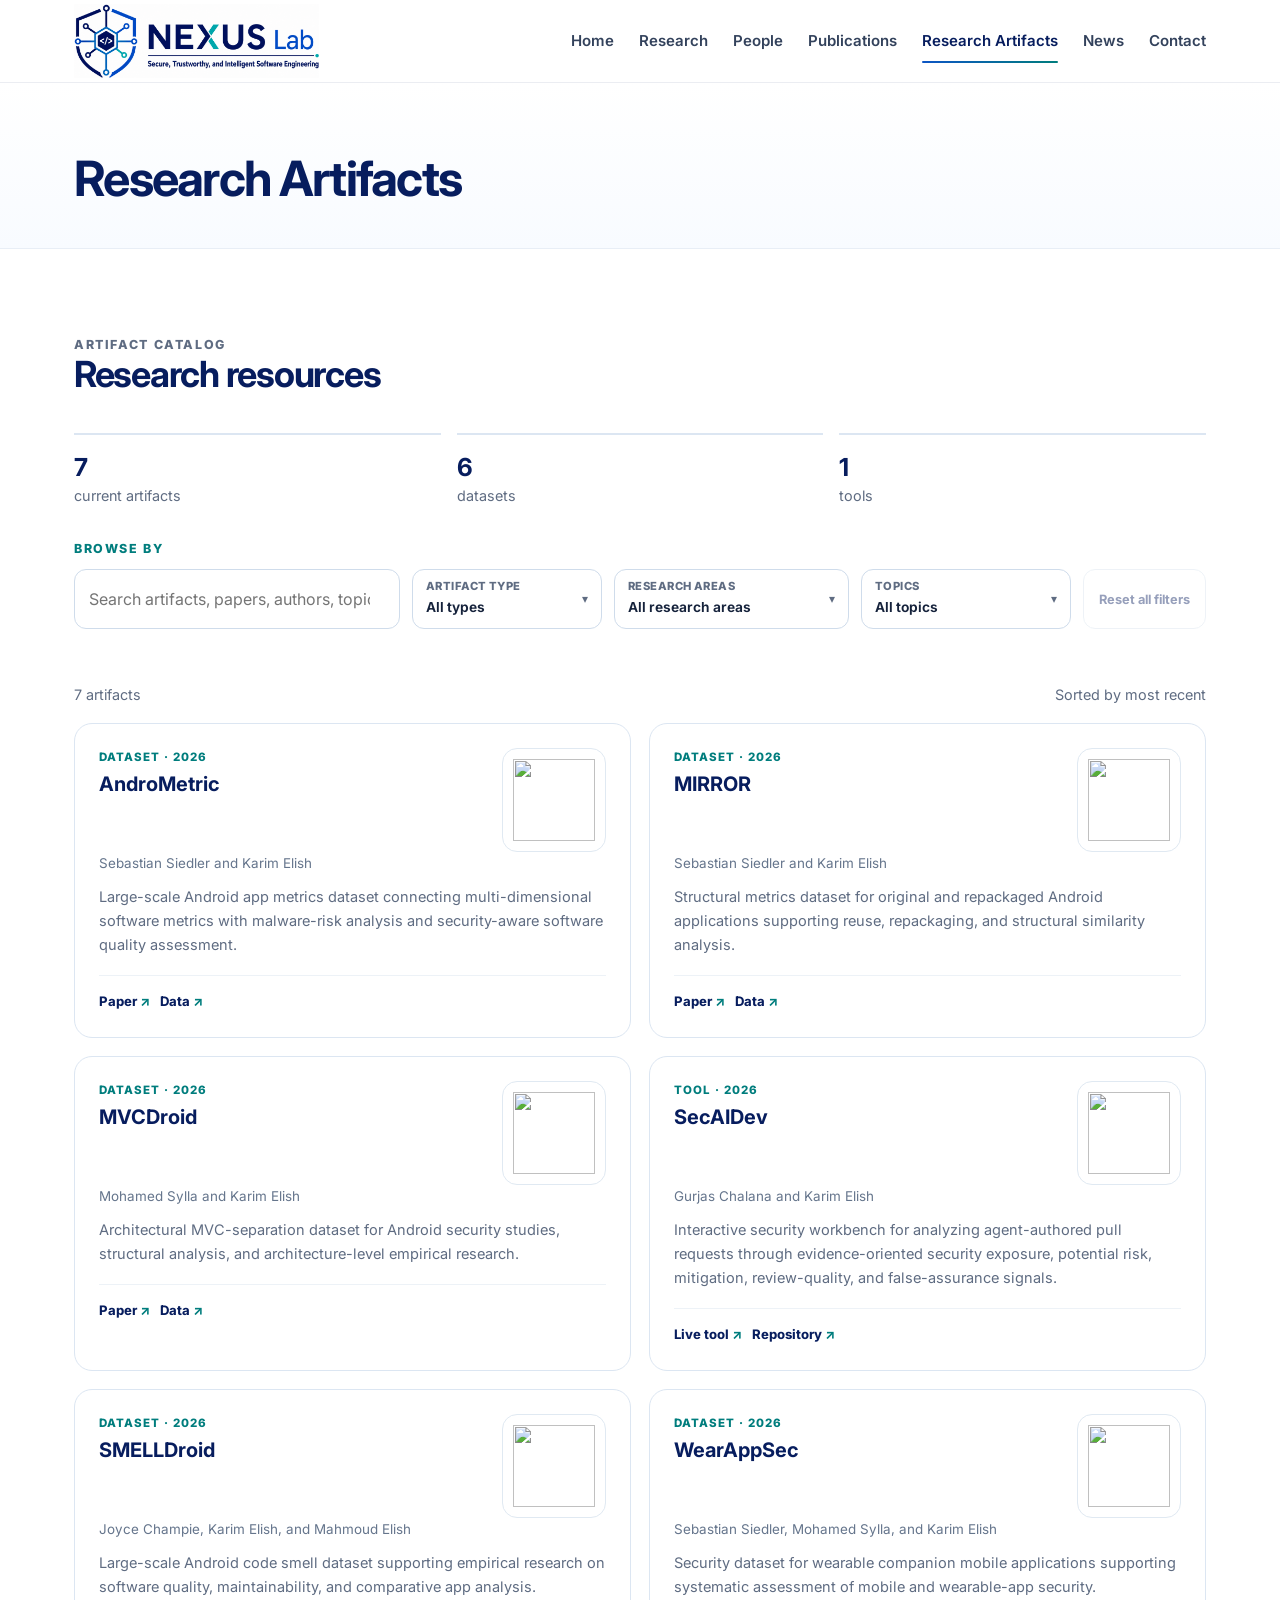
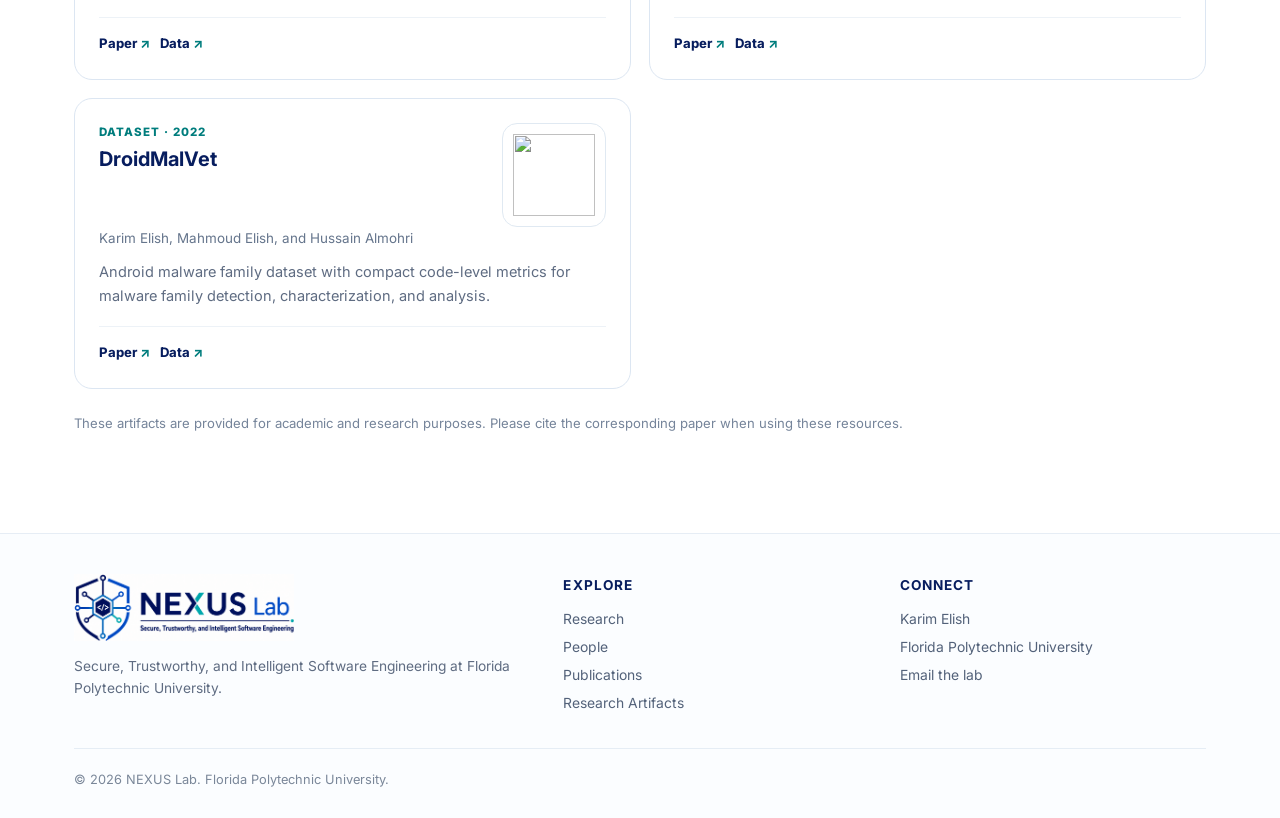
==== commit 7ca6be4e: "Update index.html" ====
--- a/artifacts/index.html
+++ b/artifacts/index.html
@@ -291,12 +291,19 @@
 }
 
 
-  .artifact-tool-symbol {
-    fill: none;
-    stroke: currentColor;
-    stroke-width: 2.2;
-    stroke-linecap: round;
-    stroke-linejoin: round;
+  /* Shared artifact-type visuals */
+  .artifact-type-image {
+    display: block;
+    width: 82px;
+    height: 82px;
+    object-fit: contain;
+  }
+
+  @media (max-width: 760px) {
+    .artifact-type-image {
+      width: 58px;
+      height: 58px;
+    }
   }
 
   .artifact-fallback-icon {
@@ -555,50 +562,59 @@
 </main><footer class="site-footer"><div class="container"><div class="footer-grid"><div class="footer-brand"><img src="/assets/img/nexus-logo.png" alt="NEXUS Lab"><p>Secure, Trustworthy, and Intelligent Software Engineering at Florida Polytechnic University.</p></div><div class="footer-col"><h3>Explore</h3><a href="/research/">Research</a><a href="/people/">People</a><a href="/publications/">Publications</a><a href="/artifacts/">Research Artifacts</a></div><div class="footer-col"><h3>Connect</h3><a href="https://karim-elish.github.io/" target="_blank" rel="noopener">Karim Elish</a><a href="https://floridapoly.edu/" target="_blank" rel="noopener">Florida Polytechnic University</a><a href="mailto:kelish@floridapoly.edu">Email the lab</a></div></div><div class="footer-bottom"><span>© <span data-year></span> NEXUS Lab. Florida Polytechnic University.</span></div></div></footer><script src="/assets/js/site.js"></script><script src="/assets/js/data.js?v=20260824-2"></script><script src="/assets/js/artifacts.js?v=20260824-2"></script>
 <script>
 (function () {
-  const toolIcon = `
-    <svg class="artifact-fallback-icon artifact-tool-symbol"
-         viewBox="0 0 64 64"
-         aria-hidden="true">
-      <!-- wrench -->
-      <path d="M20.5 13.5a11 11 0 0 0 11.7 14.8l17.3 17.3a5.1 5.1 0 1 1-7.2 7.2L25 35.5a11 11 0 0 0-14.8-11.7l7.1 7.1 6.8-1.8 1.8-6.8-5.4-8.8Z"></path>
-
-      <!-- screwdriver -->
-      <path d="M42.5 11.5 52 21"></path>
-      <path d="M45.2 8.8 54.7 18.3"></path>
-      <path d="m41.5 18.5-20 20"></path>
-      <path d="M17.5 37.5 11 44a6 6 0 0 0 8.5 8.5l6.5-6.5"></path>
-    </svg>`;
-
-  function applyToolIcons() {
-    const cards = document.querySelectorAll("#artifact-grid .artifact, #artifact-grid article");
+  const TYPE_ICONS = {
+    dataset: "/assets/img/artifacts/artifact-dataset.png",
+    tool: "/assets/img/artifacts/artifact-tool.png"
+  };
+
+  function artifactType(card) {
+    const explicit = (card.dataset.type || card.dataset.artifactType || "").trim().toLowerCase();
+    if (explicit === "dataset" || explicit === "tool") return explicit;
+
+    const kicker = card.querySelector(".card-kicker, .artifact-type, .artifact-kind, [data-artifact-type]");
+    const text = (kicker?.textContent || "").trim().toLowerCase();
+
+    if (/\bdataset\b/.test(text)) return "dataset";
+    if (/\btool\b/.test(text)) return "tool";
+
+    return "";
+  }
+
+  function applyArtifactTypeIcons() {
+    const grid = document.getElementById("artifact-grid");
+    if (!grid) return;
+
+    const cards = grid.querySelectorAll(".artifact, article, .card");
 
     cards.forEach((card) => {
-      const kicker = card.querySelector(".card-kicker, .artifact-type, .artifact-kind");
-      const explicitType = (card.dataset.type || "").trim().toLowerCase();
-      const kickerText = (kicker?.textContent || "").trim().toLowerCase();
-
-      const isTool =
-        explicitType === "tool" ||
-        /^tool(?:\s|·|$)/i.test(kickerText) ||
-        /(?:^|\s|·)tool(?:\s|·|$)/i.test(kickerText);
-
-      if (!isTool) return;
+      const type = artifactType(card);
+      if (!TYPE_ICONS[type]) return;
 
       const visual = card.querySelector(".artifact-visual");
-      if (!visual || visual.dataset.toolIconApplied === "true") return;
-
-      visual.innerHTML = toolIcon;
-      visual.dataset.toolIconApplied = "true";
+      if (!visual) return;
+
+      if (visual.dataset.typeIcon === type) return;
+
+      visual.innerHTML = "";
+
+      const img = document.createElement("img");
+      img.className = "artifact-type-image";
+      img.src = TYPE_ICONS[type];
+      img.alt = "";
+      img.setAttribute("aria-hidden", "true");
+
+      visual.appendChild(img);
+      visual.dataset.typeIcon = type;
     });
   }
 
-  document.addEventListener("DOMContentLoaded", applyToolIcons);
+  document.addEventListener("DOMContentLoaded", applyArtifactTypeIcons);
 
   const grid = document.getElementById("artifact-grid");
   if (grid) {
-    const observer = new MutationObserver(applyToolIcons);
+    const observer = new MutationObserver(applyArtifactTypeIcons);
     observer.observe(grid, { childList: true, subtree: true });
-    applyToolIcons();
+    applyArtifactTypeIcons();
   }
 })();
 </script>
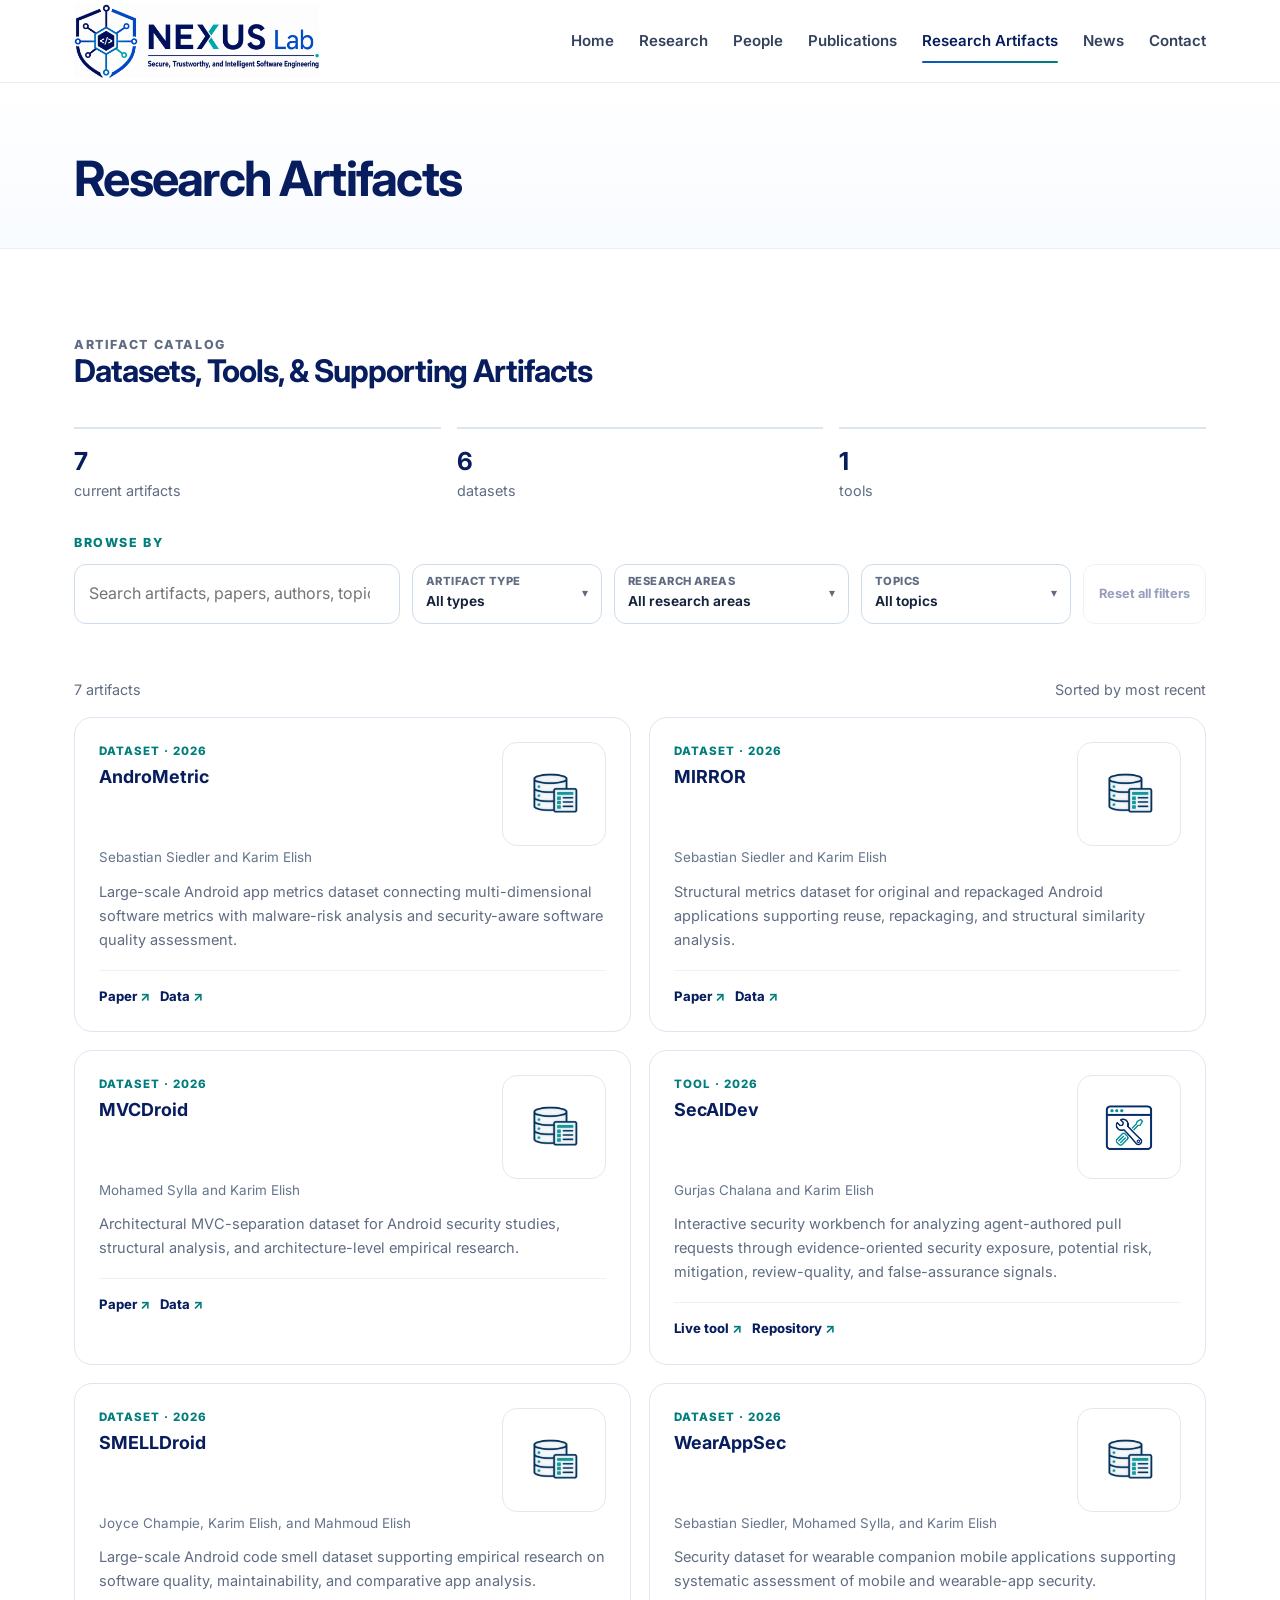
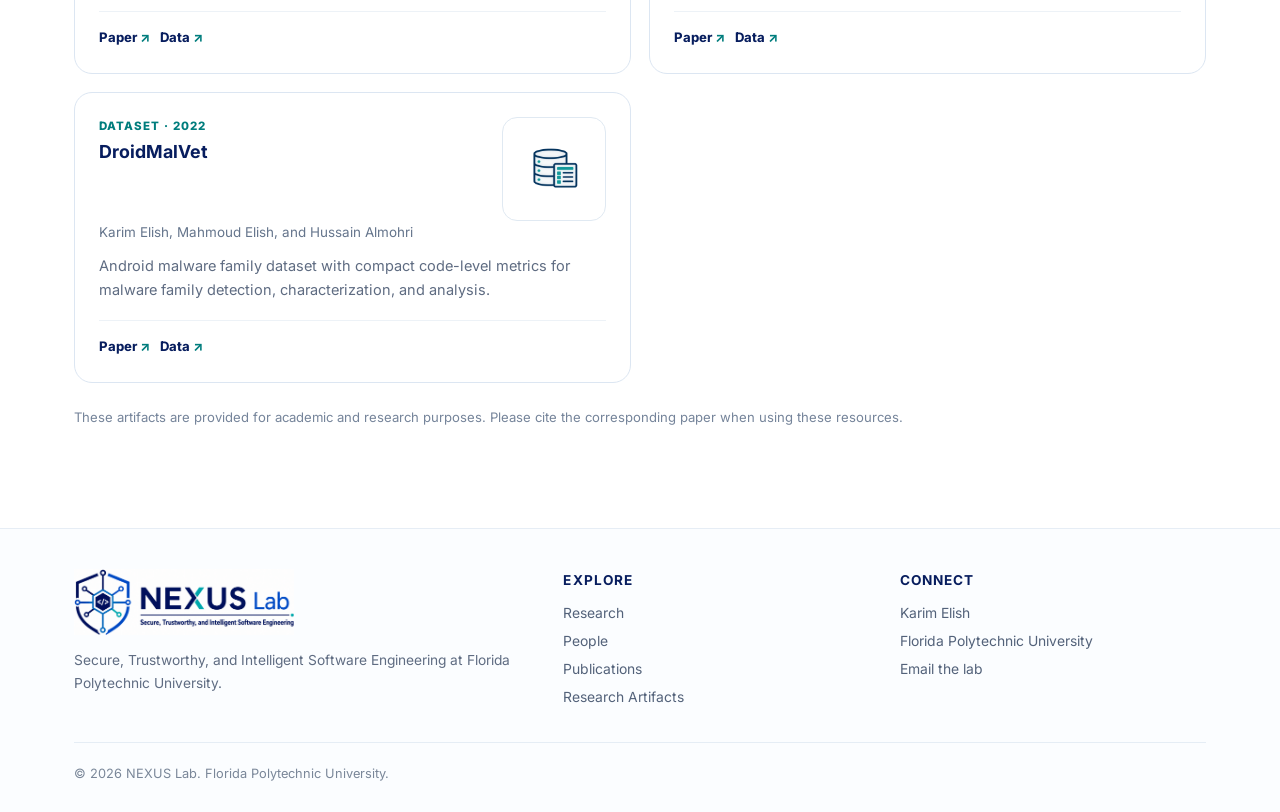
==== commit 93a90473: "Update index.html" ====
--- a/artifacts/index.html
+++ b/artifacts/index.html
@@ -394,7 +394,7 @@
     <div class="section-head">
       <div>
         <p class="eyebrow">Artifact catalog</p>
-        <h2>Research resources</h2>
+        <h2>Datasets, Tools, &amp; Supporting Artifacts</h2>
       </div>
     </div>
 
--- a/assets/css/style.css
+++ b/assets/css/style.css
@@ -1,3 +1,7 @@
+/* Typography refinement:
+   Reduced h2 sizes site-wide while preserving hierarchy.
+   Reduced hero headline size and tightened multiline spacing. */
+
 :root {
   --navy:#071d5e;
   --blue:#0d55c4;
@@ -169,14 +173,17 @@
   font-weight:800;
   margin:0 0 14px
 }
+
 .hero h1 {
-  font-size: clamp(2.1rem, 3.6vw, 3.4rem);
-  line-height:1.03;
-  letter-spacing:-.045em;
-  color:var(--navy);
-  margin:0 0 22px;
-  max-width:780px
-}
+  font-size: clamp(1.95rem, 3.2vw, 3rem);
+  line-height: 1.01;
+  letter-spacing: -.045em;
+  color: var(--navy);
+  margin: 0 0 22px;
+  max-width: 780px;
+  font-weight: 500;
+}
+
 .hero h1 span {
   color:var(--teal)
 }
@@ -366,8 +373,8 @@
   margin:0
 }
 .section-head h2 {
-  font-size: clamp(1.6rem, 3.2vw, 2.25rem);
-  line-height:1.1
+  font-size: clamp(1.45rem, 2.7vw, 1.95rem);
+  line-height:1.08
 }
 .section-head p {
   max-width:620px;
@@ -588,7 +595,7 @@
   object-fit:cover
 }
 .bio h2 {
-  font-size: 1.6rem;
+  font-size: 1.4rem;
   color:var(--navy);
   margin:0 0 4px
 }
@@ -702,7 +709,7 @@
   color:var(--teal)
 }
 .artifact h2 {
-  font-size:1.25rem;
+  font-size:1.12rem;
   line-height:1.3;
   color:var(--navy);
   margin:4px 0 8px
@@ -759,7 +766,7 @@
   font-size:1.05rem
 }
 .pub h2 {
-  font-size:1.03rem;
+  font-size:.98rem;
   line-height:1.42;
   color:var(--navy);
   margin:0 0 6px
@@ -803,7 +810,7 @@
 }
 .news-card h2 {
   color:var(--navy);
-  font-size:1.18rem;
+  font-size:1.08rem;
   line-height:1.35;
   margin:8px 0
 }
@@ -826,7 +833,7 @@
 .contact-card h2 {
   color:var(--navy);
   margin:0 0 14px;
-  font-size:1.35rem
+  font-size:1.2rem
 }
 .contact-row {
   padding:12px 0;
@@ -851,7 +858,7 @@
   color:#fff
 }
 .join-box h2 {
-  font-size:1.55rem;
+  font-size:1.35rem;
   margin:0 0 10px
 }
 .join-box p {
@@ -875,7 +882,7 @@
   gap:30px
 }
 .cta-box h2 {
-  font-size:1.75rem;
+  font-size:1.5rem;
   margin:0 0 8px
 }
 .cta-box p {
@@ -1035,9 +1042,7 @@
   .hero {
     padding:62px 0 54px
   }
-  .hero h1 {
-     font-size: 2rem;
-  }
+
 
   .hero-visual {
     min-height:210px
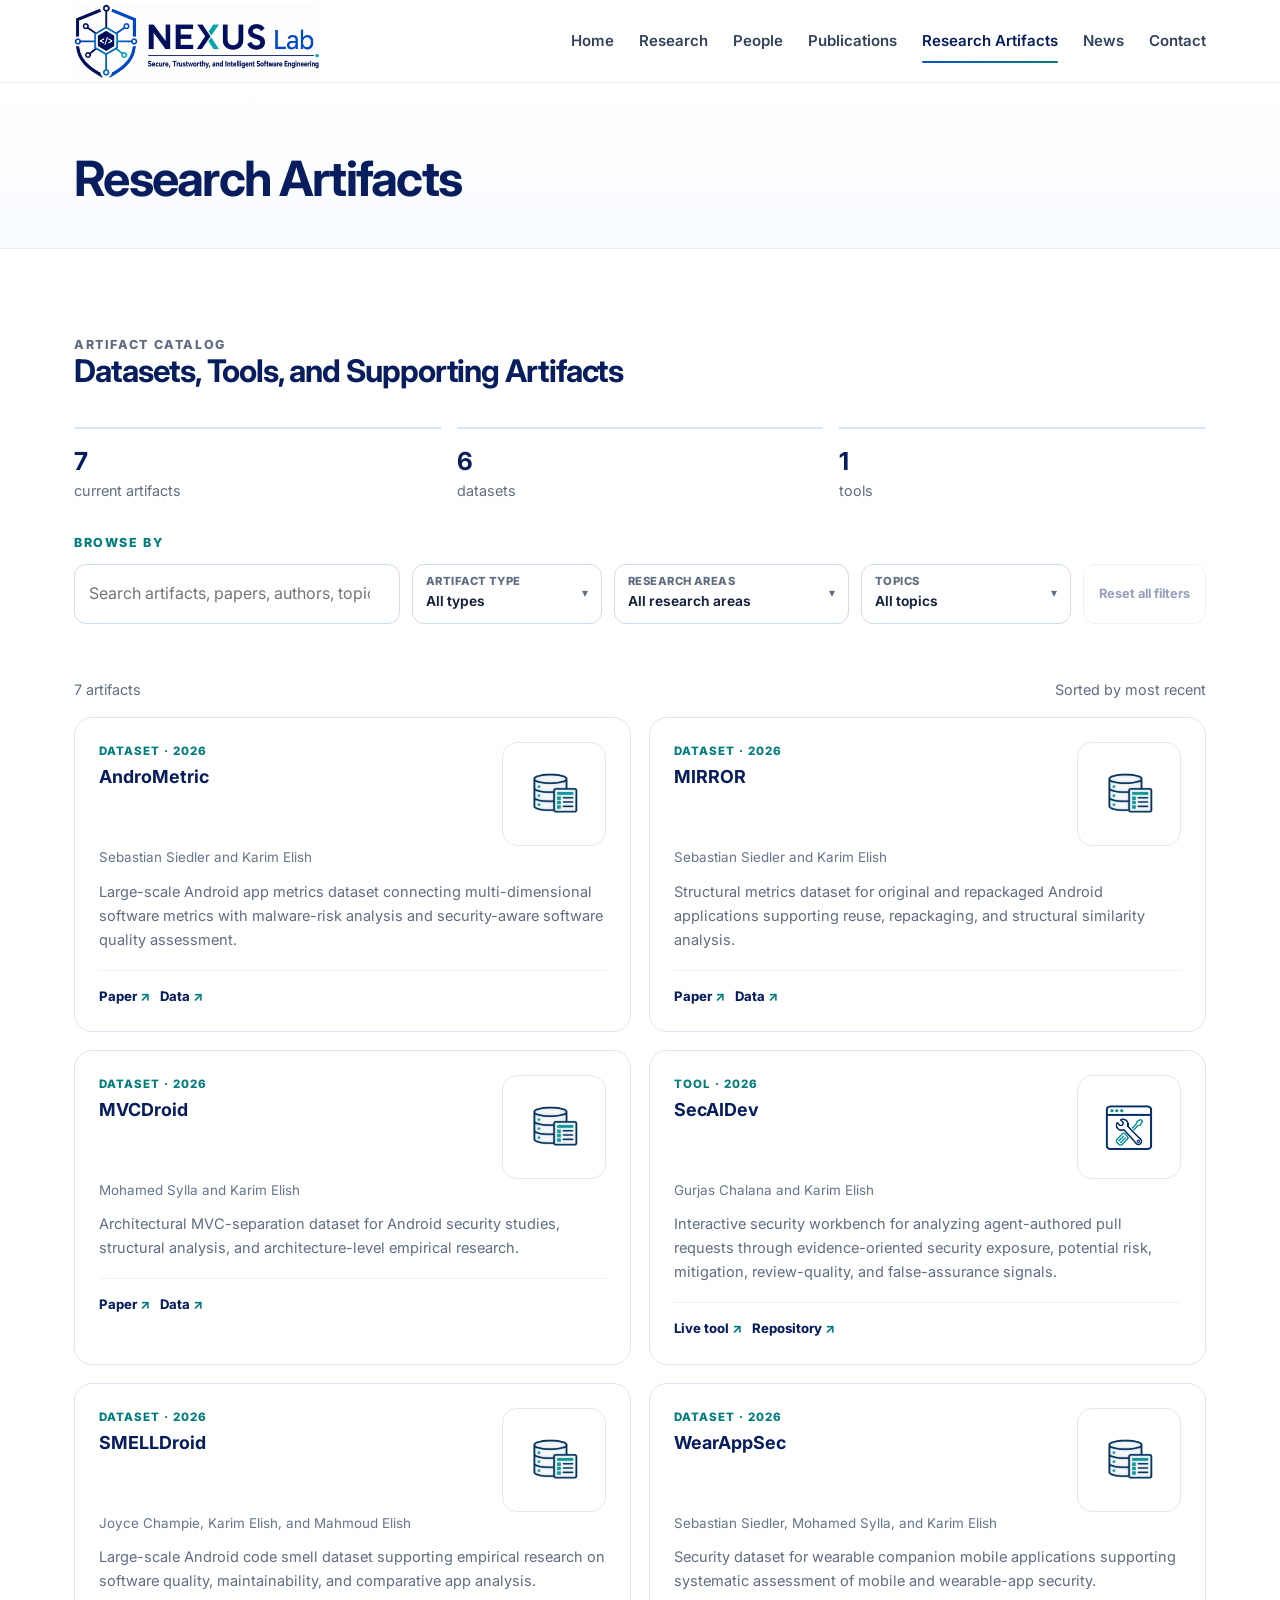
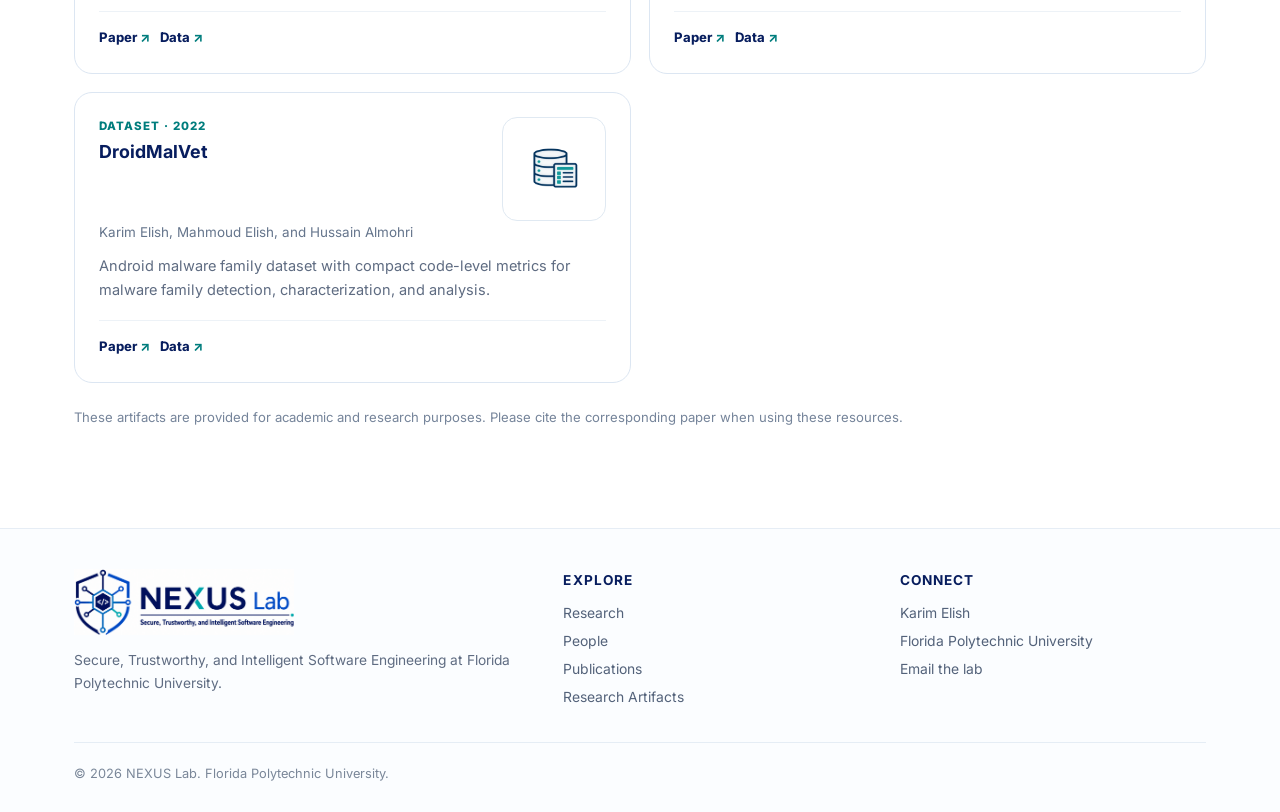
==== commit 7db4702b: "Update index.html" ====
--- a/artifacts/index.html
+++ b/artifacts/index.html
@@ -394,7 +394,7 @@
     <div class="section-head">
       <div>
         <p class="eyebrow">Artifact catalog</p>
-        <h2>Datasets, Tools, &amp; Supporting Artifacts</h2>
+        <h2>Datasets, Tools, and Supporting Artifacts</h2>
       </div>
     </div>
 
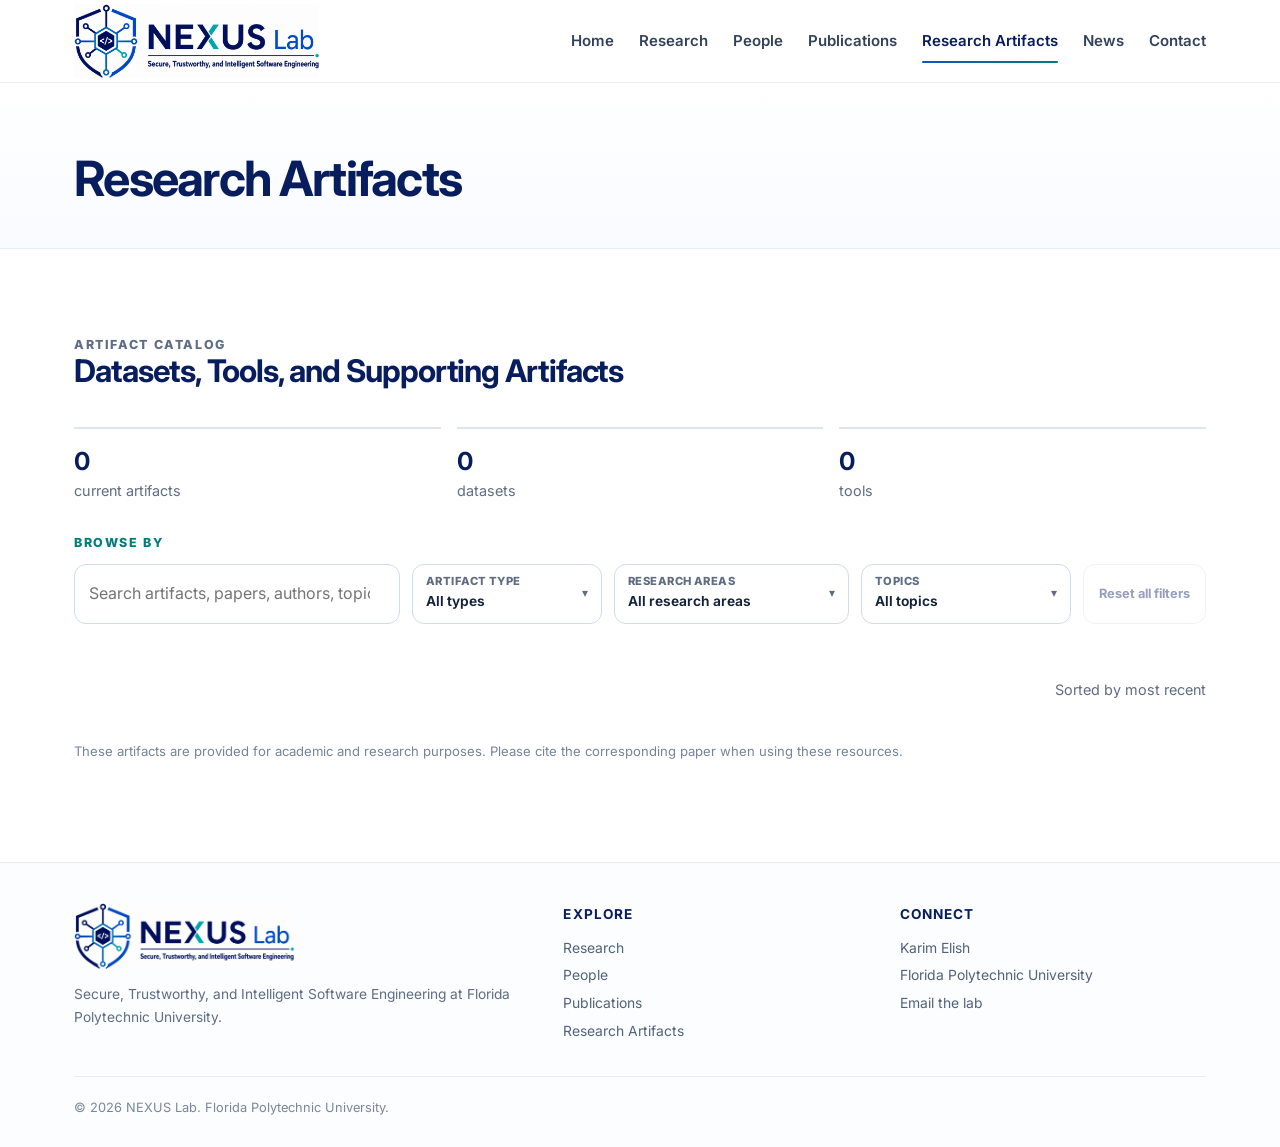
==== commit fa1c61de: "Update index.html" ====
--- a/artifacts/index.html
+++ b/artifacts/index.html
@@ -385,6 +385,95 @@
       flex-basis: 70px;
     }
   }
+
+  /* Venue/year metadata inspired by artifact catalogs, rendered in NEXUS style. */
+  .artifact-venue-row {
+    margin-top: 14px;
+  }
+
+  .artifact-venue-tag {
+    display: inline-flex;
+    align-items: center;
+    padding: 5px 9px;
+    border: 1px solid #dce8f4;
+    border-radius: 999px;
+    background: #edf4fa;
+    color: #28415e;
+    font-size: .75rem;
+    font-weight: 750;
+    line-height: 1.2;
+    letter-spacing: .01em;
+    white-space: nowrap;
+  }
+
+  .artifact-citation-toggle {
+    cursor: pointer;
+  }
+
+  .artifact-citation-panel {
+    margin-top: 12px;
+    padding: 12px 14px;
+    border: 1px solid #dce8f4;
+    border-radius: 12px;
+    background: #f8fbff;
+  }
+
+  .artifact-citation-panel[hidden] {
+    display: none;
+  }
+
+  .artifact-citation-head {
+    display: flex;
+    align-items: center;
+    justify-content: space-between;
+    gap: 12px;
+    margin-bottom: 8px;
+    color: var(--muted);
+    font-size: .75rem;
+    font-weight: 750;
+  }
+
+  .artifact-copy-citation {
+    appearance: none;
+    border: 0;
+    background: transparent;
+    padding: 0;
+    color: var(--blue);
+    font: inherit;
+    font-weight: 750;
+    cursor: pointer;
+  }
+
+  .artifact-copy-citation:hover {
+    text-decoration: underline;
+    text-underline-offset: 2px;
+  }
+
+  .artifact-citation-panel pre {
+    margin: 0;
+    overflow-x: auto;
+    color: #334155;
+    font-size: .75rem;
+    line-height: 1.45;
+    white-space: pre-wrap;
+    overflow-wrap: anywhere;
+    font-family: ui-monospace, SFMono-Regular, Menlo, Monaco, Consolas, "Liberation Mono", monospace;
+  }
+
+  @media (max-width: 760px) {
+    .artifact-venue-tag {
+      font-size: .73rem;
+    }
+
+    .artifact-citation-panel {
+      padding: 11px 12px;
+    }
+
+    .artifact-citation-panel pre {
+      font-size: .72rem;
+    }
+  }
+
 </style>
 </head><body><a class="skip-link" href="#main">Skip to content</a><header class="site-header"><div class="container nav-wrap"><a class="brand" href="/" aria-label="NEXUS Lab home"><img src="/assets/img/nexus-logo.png" alt="NEXUS Lab — Secure, Trustworthy, and Intelligent Software Engineering"></a><button class="menu-toggle" aria-label="Toggle navigation" aria-expanded="false">☰</button><nav class="nav" aria-label="Primary navigation"><a class="" href="/">Home</a><a class="" href="/research/">Research</a><a class="" href="/people/">People</a><a class="" href="/publications/">Publications</a><a class="active" href="/artifacts/">Research Artifacts</a><a class="" href="/news/">News</a><a class="" href="/contact/">Contact</a></nav></div></header><main id="main"><section class="page-hero"><div class="container"><h1>Research Artifacts</h1>
   <!-- <p>Open and reusable datasets and tools from NEXUS Lab for the research community.</p> -->
@@ -559,7 +648,7 @@
 These artifacts are provided for academic and research purposes. Please cite the corresponding paper when using these resources.</p>
   </div>
 </section>
-</main><footer class="site-footer"><div class="container"><div class="footer-grid"><div class="footer-brand"><img src="/assets/img/nexus-logo.png" alt="NEXUS Lab"><p>Secure, Trustworthy, and Intelligent Software Engineering at Florida Polytechnic University.</p></div><div class="footer-col"><h3>Explore</h3><a href="/research/">Research</a><a href="/people/">People</a><a href="/publications/">Publications</a><a href="/artifacts/">Research Artifacts</a></div><div class="footer-col"><h3>Connect</h3><a href="https://karim-elish.github.io/" target="_blank" rel="noopener">Karim Elish</a><a href="https://floridapoly.edu/" target="_blank" rel="noopener">Florida Polytechnic University</a><a href="mailto:kelish@floridapoly.edu">Email the lab</a></div></div><div class="footer-bottom"><span>© <span data-year></span> NEXUS Lab. Florida Polytechnic University.</span></div></div></footer><script src="/assets/js/site.js"></script><script src="/assets/js/data.js?v=20260824-2"></script><script src="/assets/js/artifacts.js?v=20260824-2"></script>
+</main><footer class="site-footer"><div class="container"><div class="footer-grid"><div class="footer-brand"><img src="/assets/img/nexus-logo.png" alt="NEXUS Lab"><p>Secure, Trustworthy, and Intelligent Software Engineering at Florida Polytechnic University.</p></div><div class="footer-col"><h3>Explore</h3><a href="/research/">Research</a><a href="/people/">People</a><a href="/publications/">Publications</a><a href="/artifacts/">Research Artifacts</a></div><div class="footer-col"><h3>Connect</h3><a href="https://karim-elish.github.io/" target="_blank" rel="noopener">Karim Elish</a><a href="https://floridapoly.edu/" target="_blank" rel="noopener">Florida Polytechnic University</a><a href="mailto:kelish@floridapoly.edu">Email the lab</a></div></div><div class="footer-bottom"><span>© <span data-year></span> NEXUS Lab. Florida Polytechnic University.</span></div></div></footer><script src="/assets/js/site.js"></script><script src="/assets/js/data.js?v=20261102-1"></script><script src="/assets/js/artifacts.js?v=20261102-1"></script>
 <script>
 (function () {
   const TYPE_ICONS = {
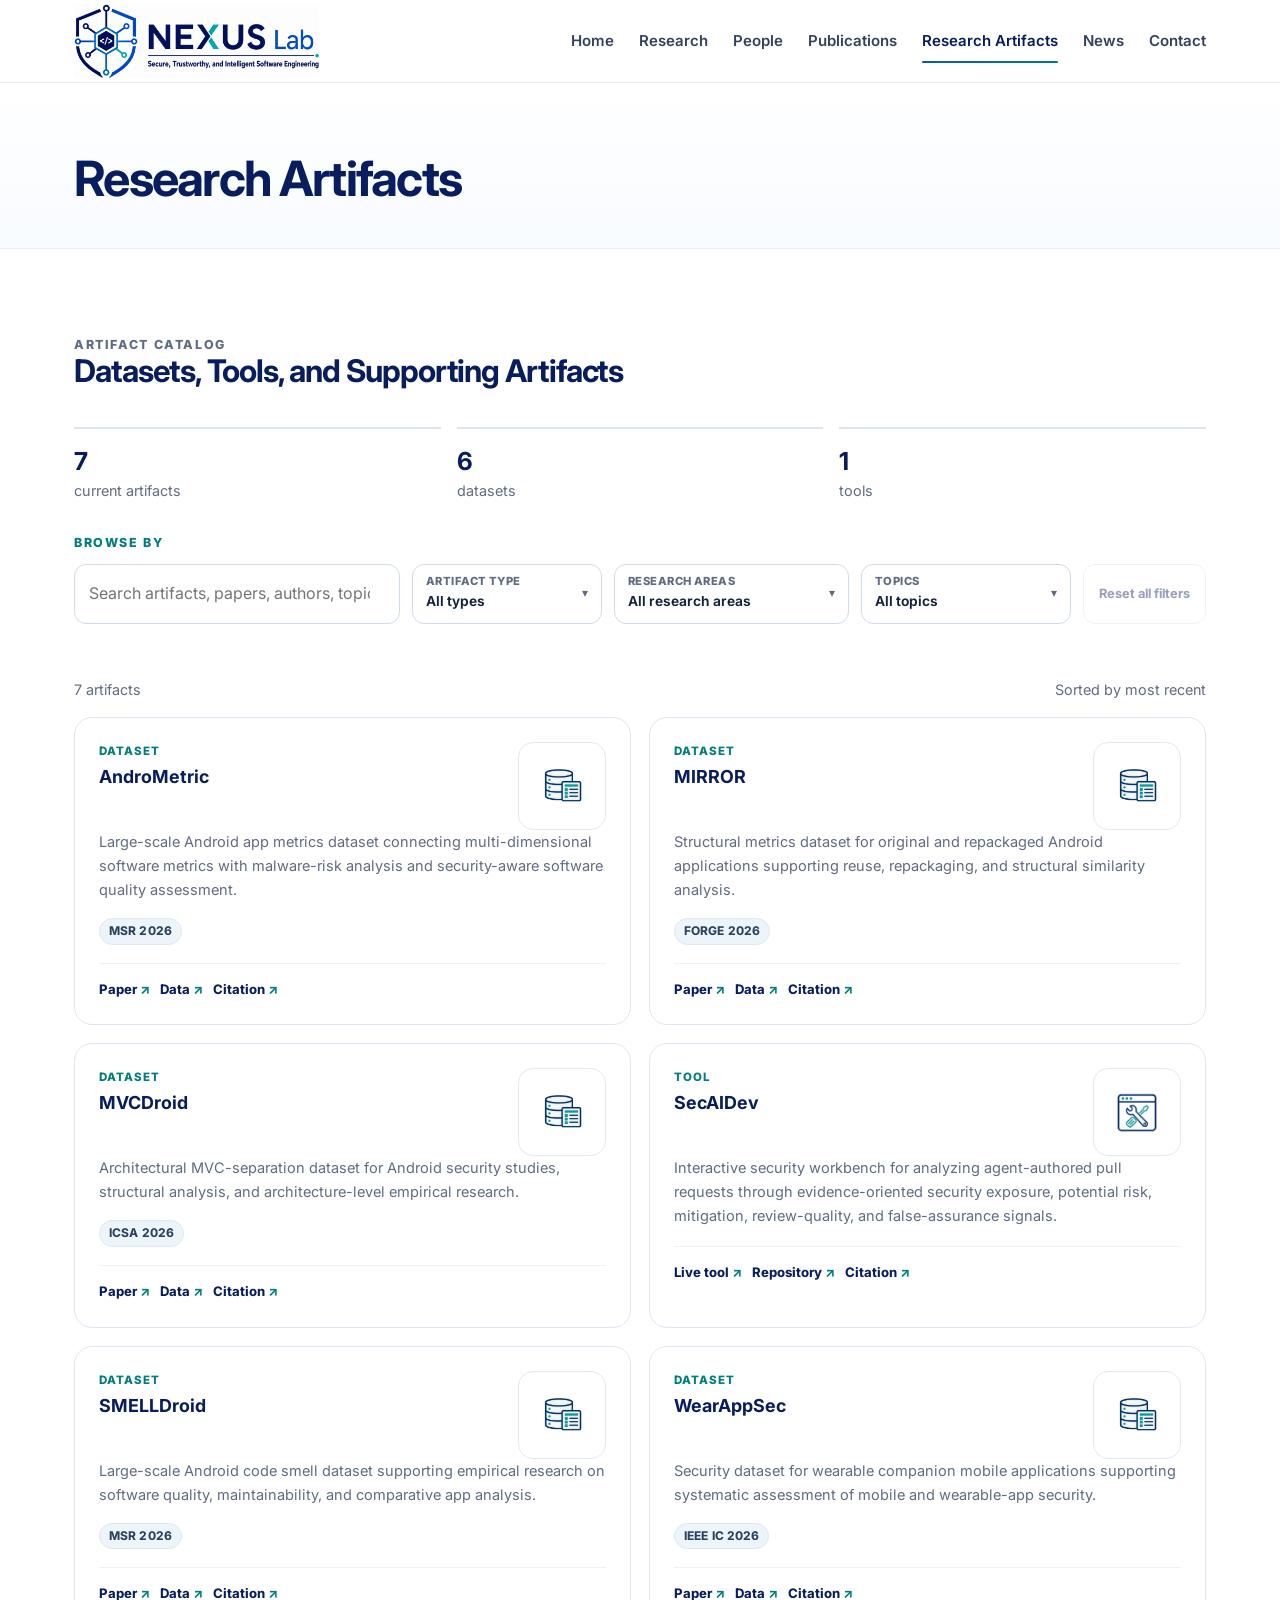
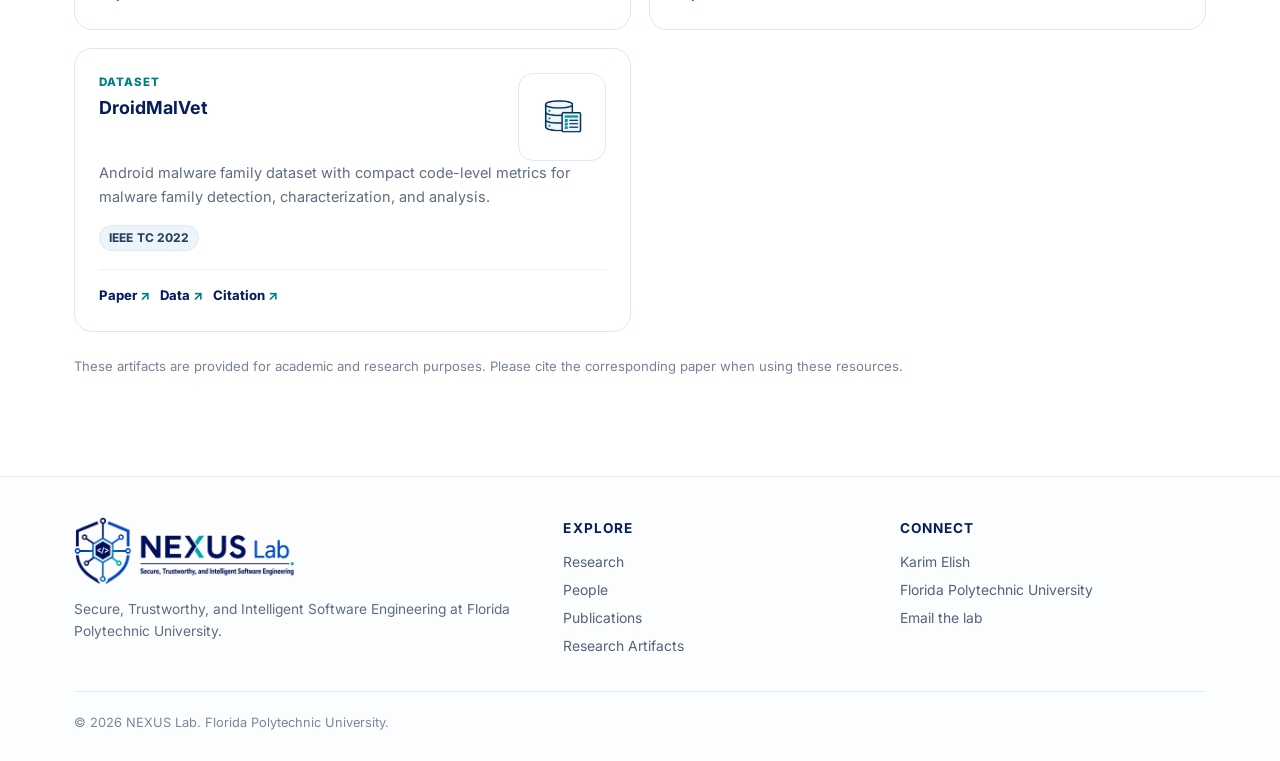
==== commit 5fb72287: "Update index.html" ====
--- a/artifacts/index.html
+++ b/artifacts/index.html
@@ -272,9 +272,9 @@
   }
 
 .artifact-visual {
-  width: 104px;
-  height: 104px;
-  flex: 0 0 104px;
+  width: 88px;
+  height: 88px;
+  flex: 0 0 88px;
   border: 1px solid #e0e9f2;
   border-radius: 15px;
   background: #ffffff;
@@ -287,22 +287,22 @@
   width: 100%;
   height: 100%;
   object-fit: contain;
-  padding: 10px;
+  padding: 9px;
 }
 
 
   /* Shared artifact-type visuals */
   .artifact-type-image {
     display: block;
-    width: 82px;
-    height: 82px;
+    width: 66px;
+    height: 66px;
     object-fit: contain;
   }
 
   @media (max-width: 760px) {
     .artifact-type-image {
-      width: 58px;
-      height: 58px;
+      width: 46px;
+      height: 46px;
     }
   }
 
@@ -380,9 +380,9 @@
     }
 
     .artifact-visual {
-      width: 70px;
-      height: 70px;
-      flex-basis: 70px;
+      width: 60px;
+      height: 60px;
+      flex-basis: 60px;
     }
   }
 
@@ -471,6 +471,18 @@
 
     .artifact-citation-panel pre {
       font-size: .72rem;
+    }
+  }
+
+
+  /* Slightly more breathing room between artifact text and visual. */
+  .artifact-top {
+    gap: 22px;
+  }
+
+  @media (max-width: 760px) {
+    .artifact-top {
+      gap: 14px;
     }
   }
 
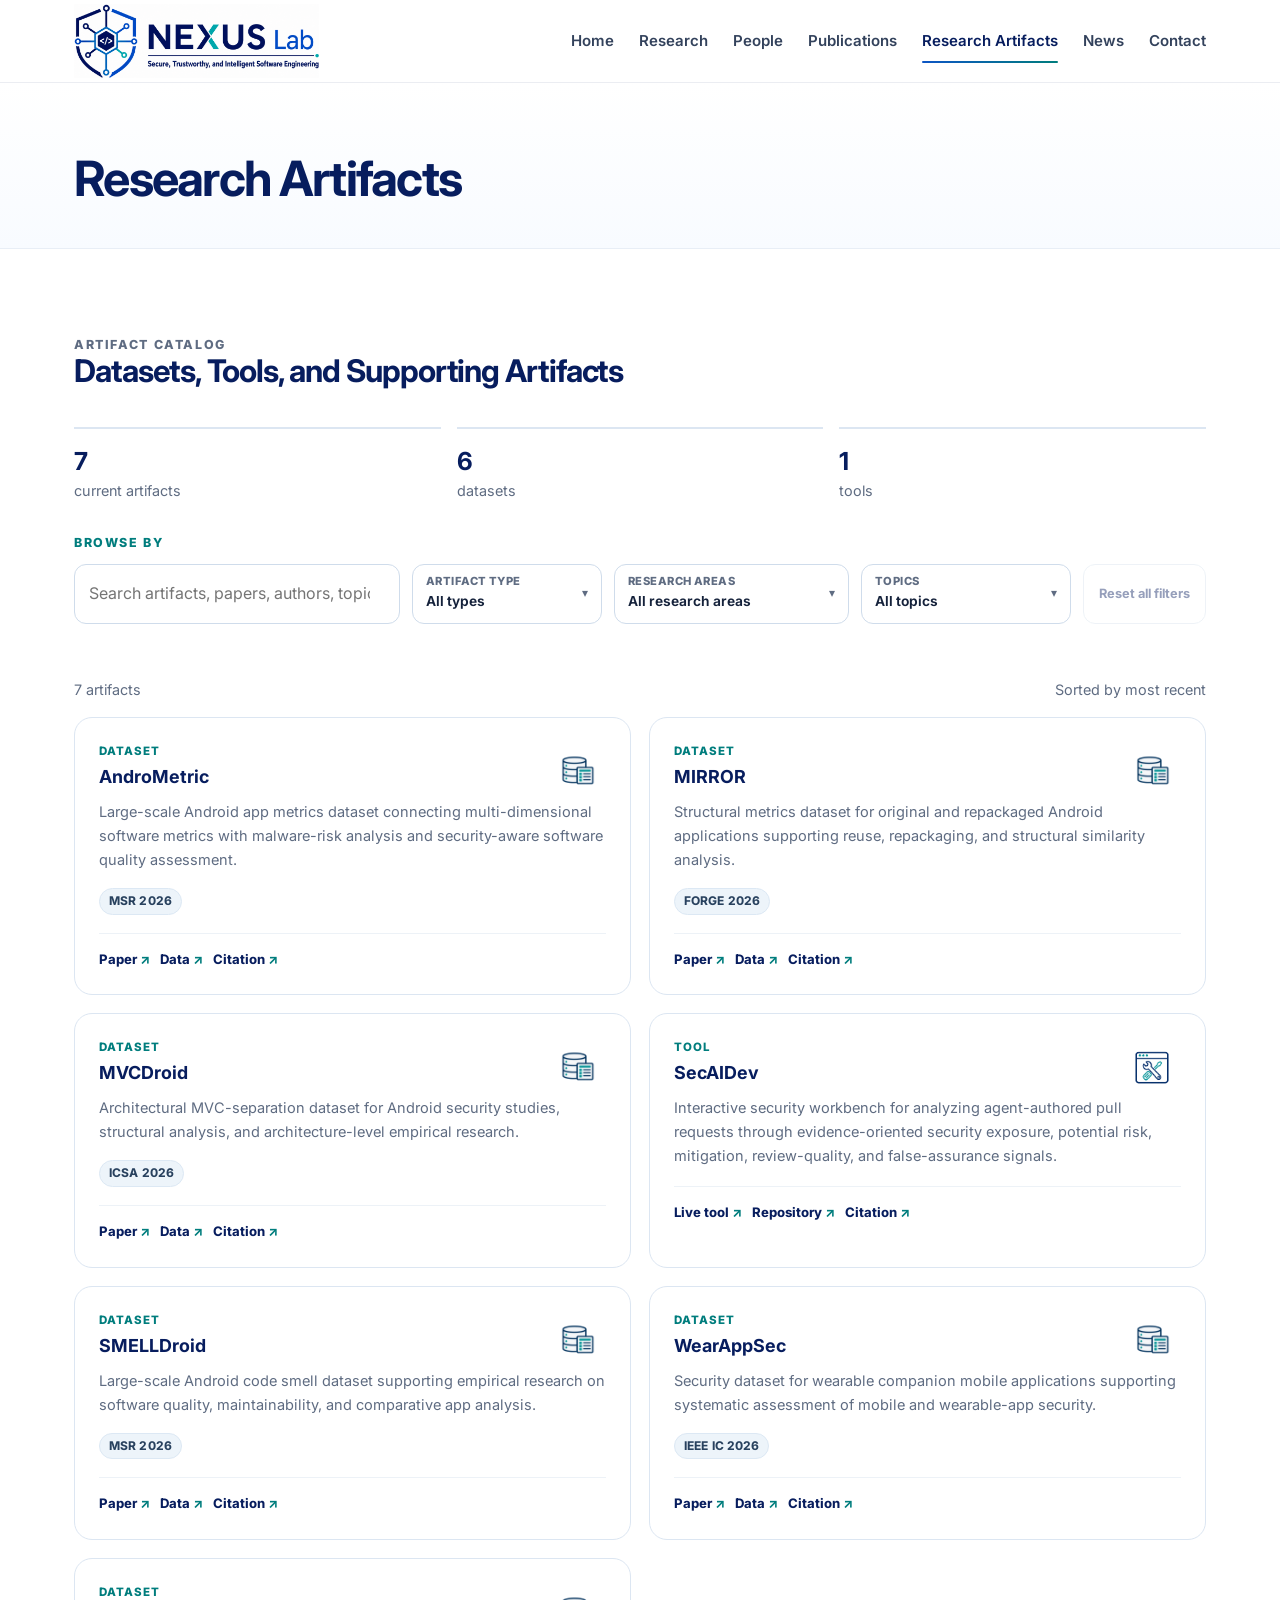
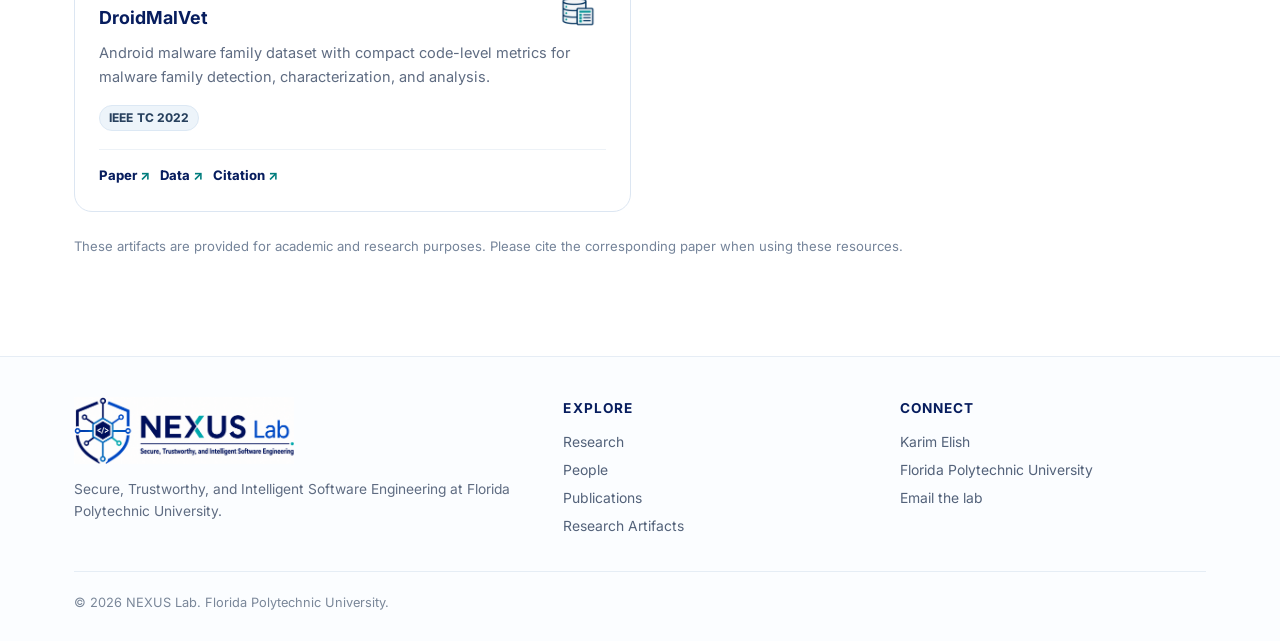
==== commit 17e071ac: "Update index.html" ====
--- a/artifacts/index.html
+++ b/artifacts/index.html
@@ -272,43 +272,43 @@
   }
 
 .artifact-visual {
-  width: 88px;
-  height: 88px;
-  flex: 0 0 88px;
-  border: 1px solid #e0e9f2;
-  border-radius: 15px;
-  background: #ffffff;
+  width: 58px;
+  height: 58px;
+  flex: 0 0 58px;
   display: grid;
   place-items: center;
-  overflow: hidden;
+  background: transparent;
+  border: 0;
+  border-radius: 0;
+  overflow: visible;
 }
 
 .artifact-visual img {
   width: 100%;
   height: 100%;
   object-fit: contain;
-  padding: 9px;
+  padding: 0;
 }
 
 
   /* Shared artifact-type visuals */
   .artifact-type-image {
     display: block;
-    width: 66px;
-    height: 66px;
+    width: 58px;
+    height: 58px;
     object-fit: contain;
   }
 
   @media (max-width: 760px) {
     .artifact-type-image {
-      width: 46px;
-      height: 46px;
+      width: 42px;
+      height: 42px;
     }
   }
 
   .artifact-fallback-icon {
-    width: 48px;
-    height: 48px;
+    width: 52px;
+    height: 52px;
     color: var(--blue);
   }
 
@@ -380,9 +380,9 @@
     }
 
     .artifact-visual {
-      width: 60px;
-      height: 60px;
-      flex-basis: 60px;
+      width: 42px;
+      height: 42px;
+      flex: 0 0 42px;
     }
   }
 
@@ -483,6 +483,18 @@
   @media (max-width: 760px) {
     .artifact-top {
       gap: 14px;
+    }
+  }
+
+
+  @media (max-width: 760px) {
+    .artifact-fallback-icon {
+      width: 38px;
+      height: 38px;
+    }
+
+    .artifact-top {
+      gap: 12px;
     }
   }
 
